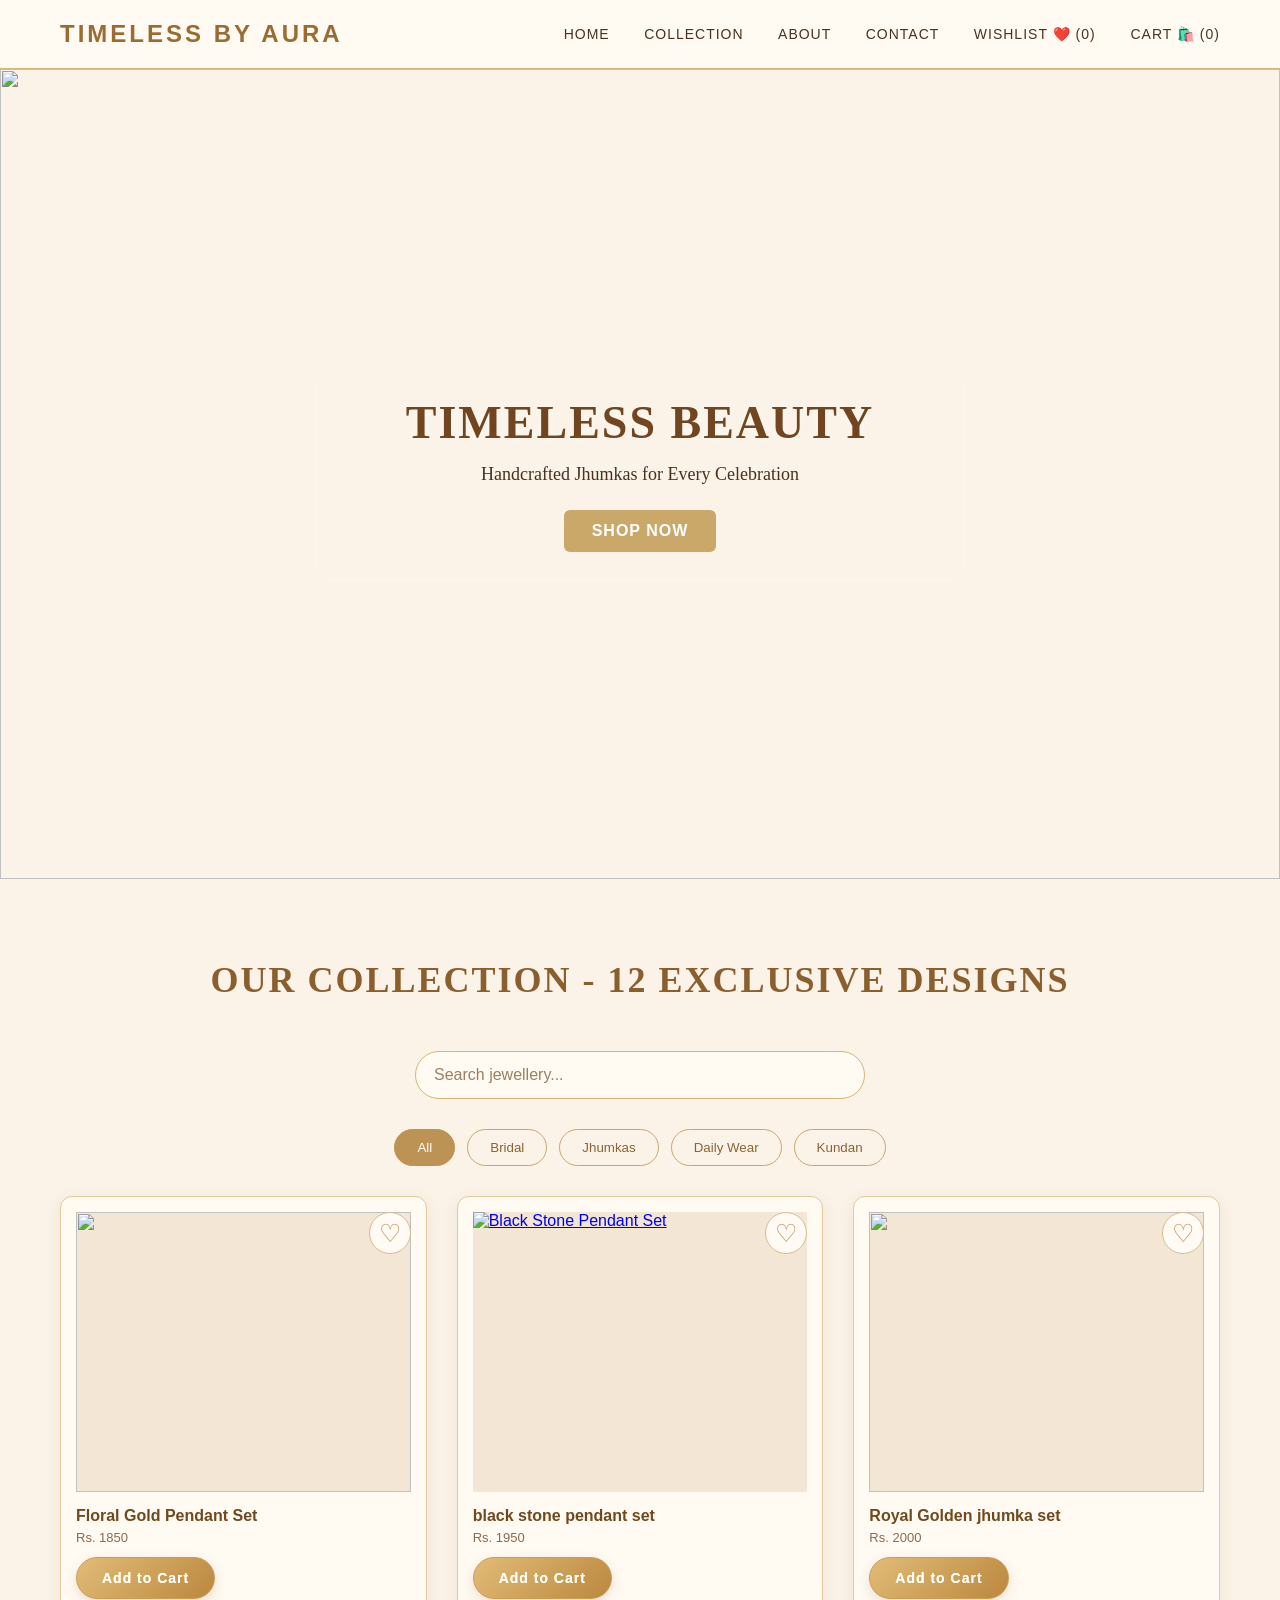
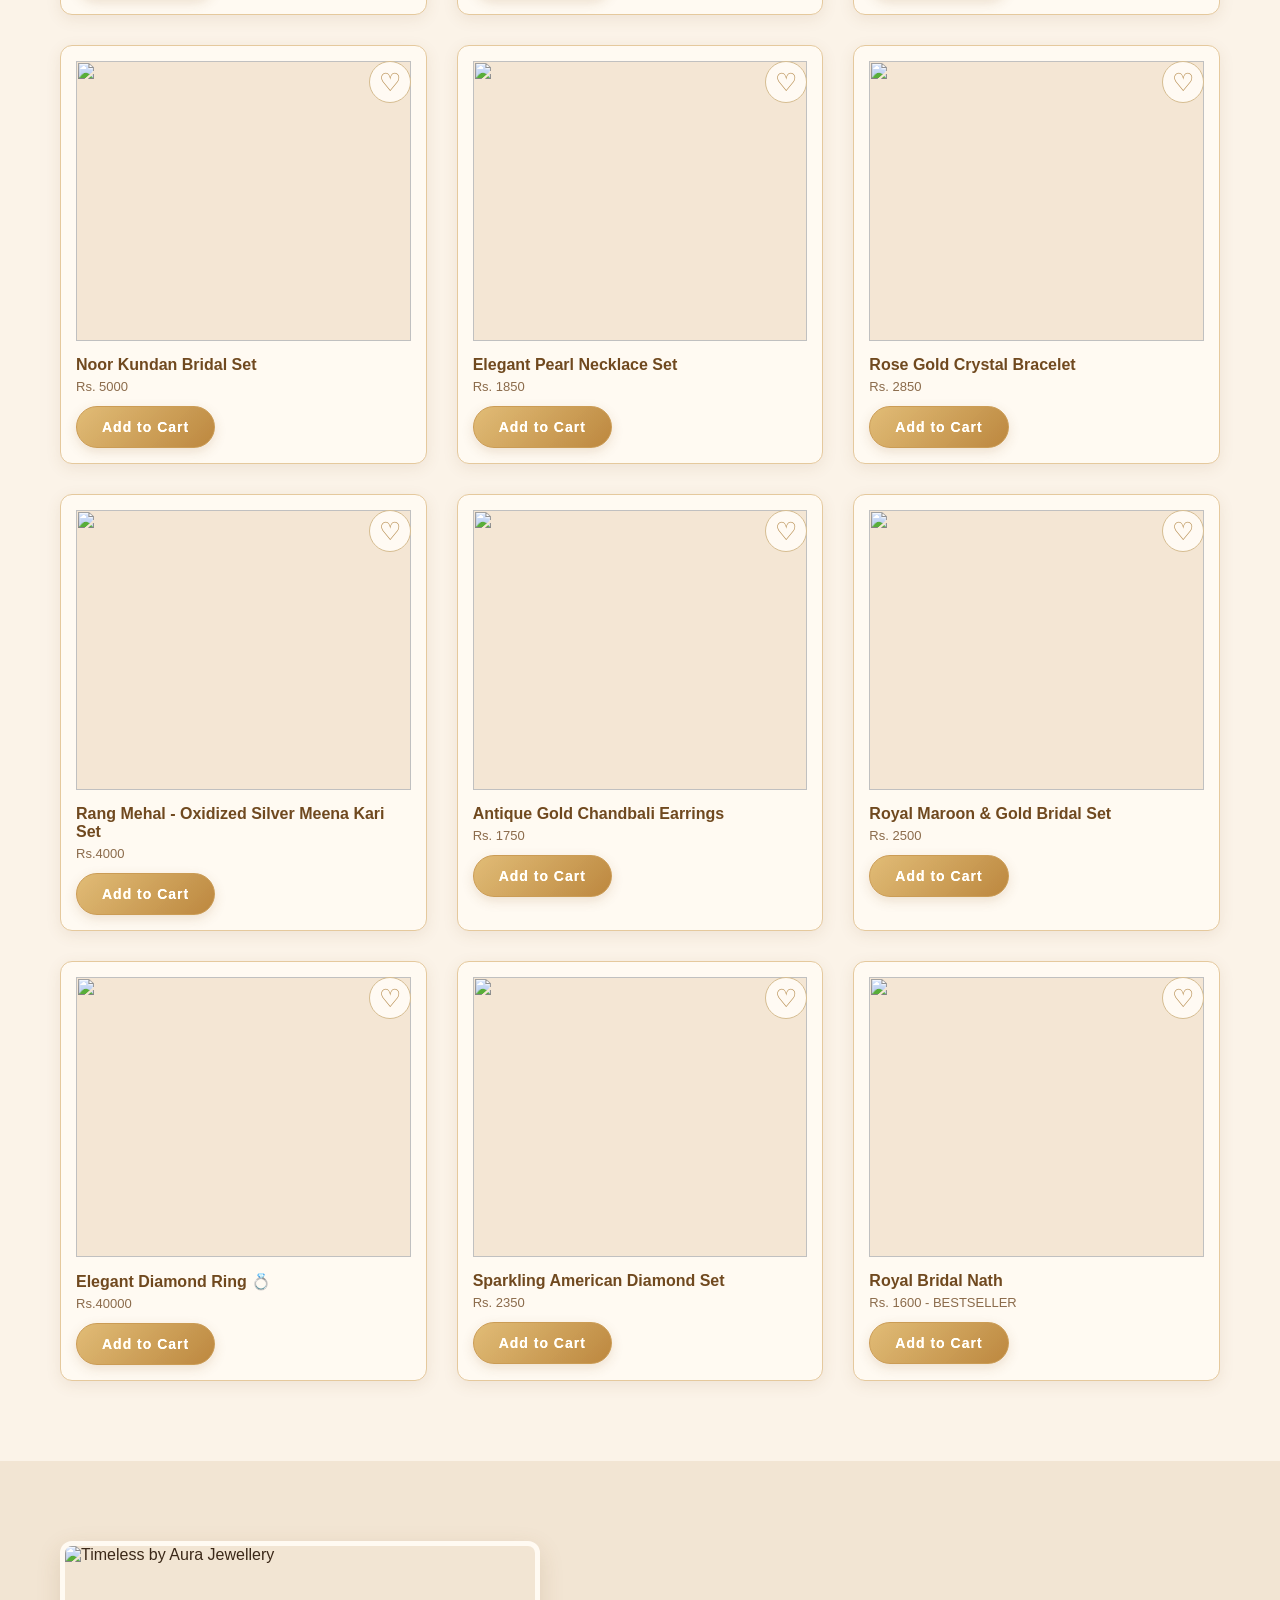
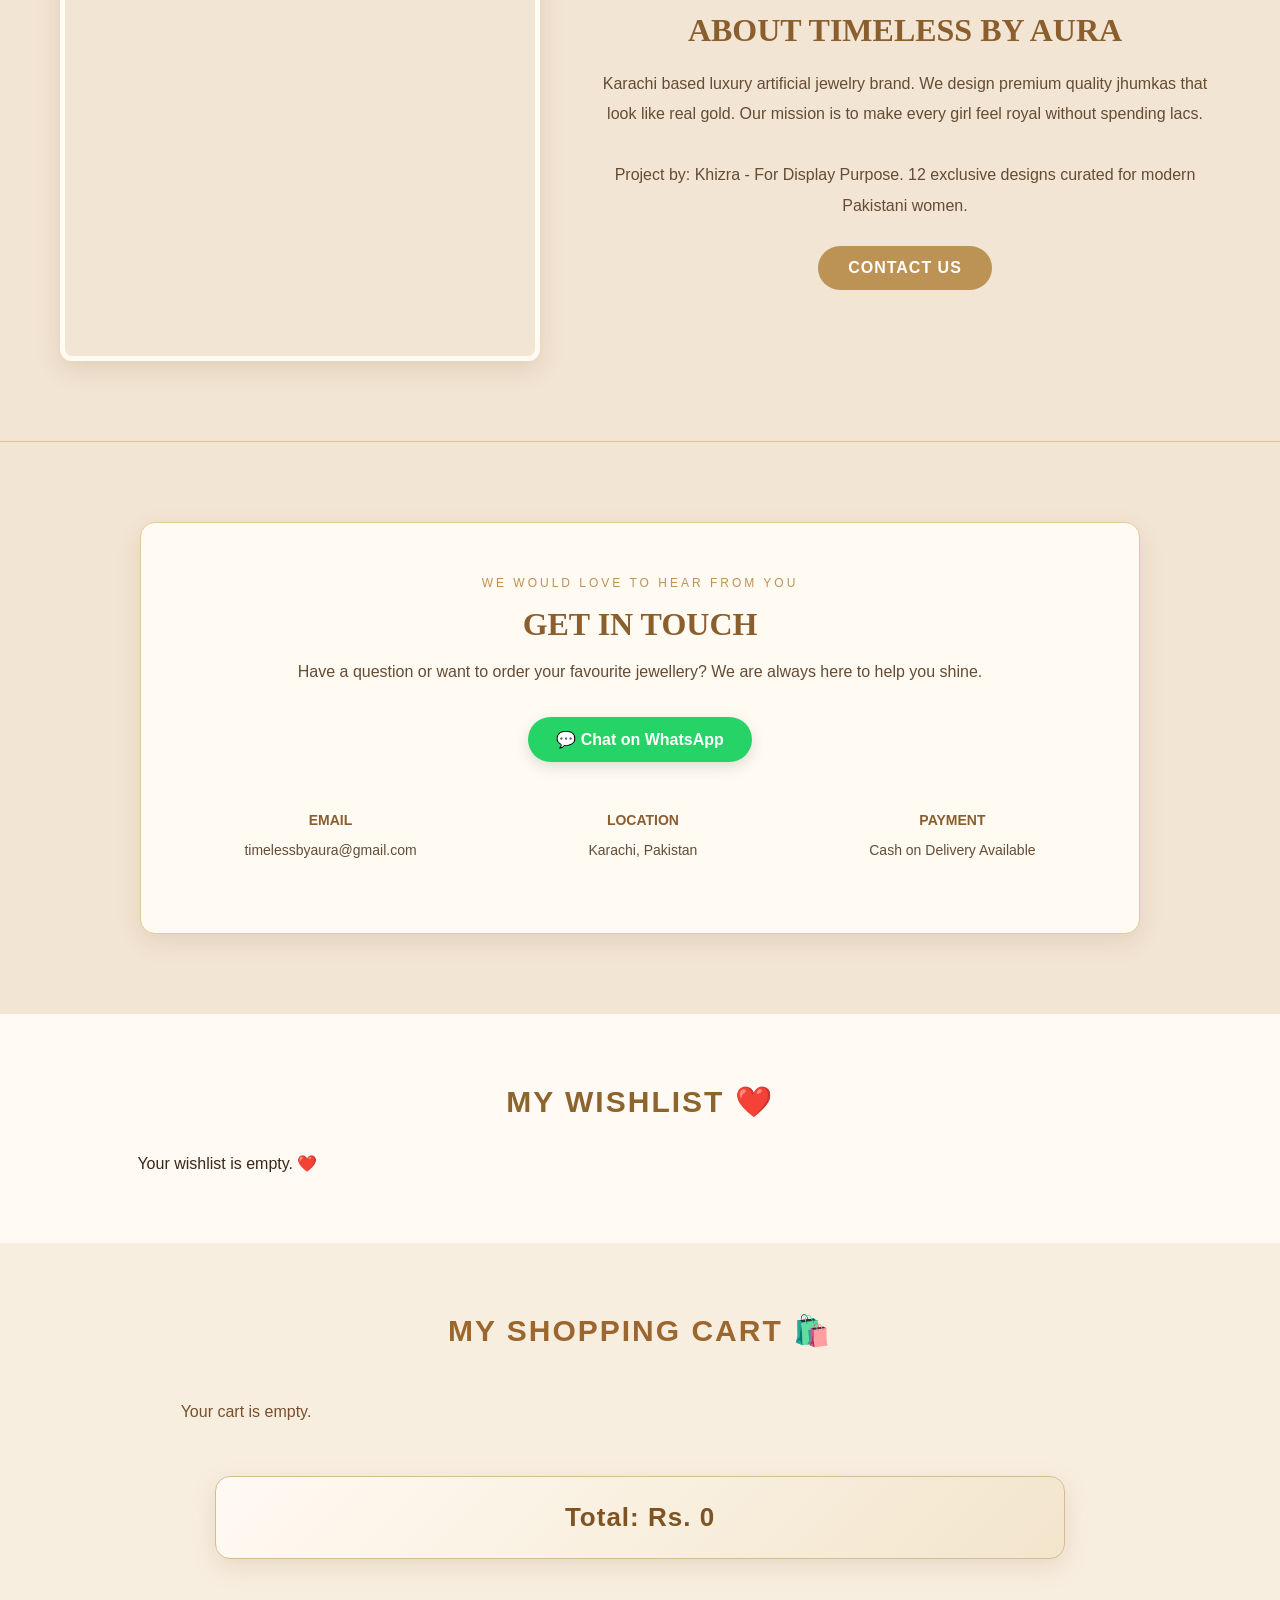
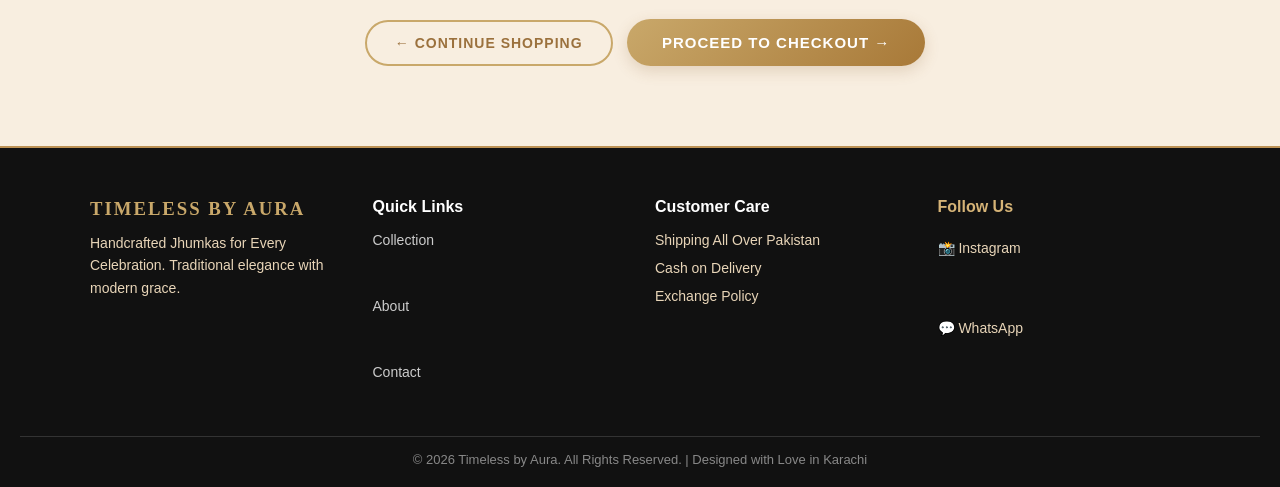
==== index.html @ 830080c6 "Add files via upload" ====
<!DOCTYPE html>
<html lang="en">
<head>
<meta charset="UTF-8">
<meta name="viewport" content="width=device-width, initial-scale=1.0">
<link rel="stylesheet" href="style.css">
</head>
<body>
<header>

    <div class="logo">TIMELESS BY AURA</div>

    <input type="checkbox" id="menu-toggle">

    <label for="menu-toggle" class="menu-icon">
        ☰
    </label>

    <nav>
        <a href="#">HOME</a>
        <a href="#collection">COLLECTION</a>
        <a href="#about">ABOUT</a>
        <a href="#contact">CONTACT</a>

        <a href="#wishlist">
            WISHLIST ❤️ (<span id="wishlist-count">0</span>)
        </a>

        <a href="#cart">
            CART 🛍️ (<span id="cart-count">0</span>)
        </a>
    </nav>

</header>

<section class="hero" style="position:relative; height:90vh; overflow:hidden;">
  <div class="slides">
    <img src="images/new-hero.png" class="slide active">
    <img src="images/slide1.png" class="slide">
    <img src="images/slid2.png" class="slide">
    <img src="images/slide3.png" class="slide">
    <img src="images/slide4.png" class="slide">

  </div>
  <div class="hero-content" style="position:absolute; top:50%; left:50%; transform:translate(-50%,-50%); text-align:center; color:#49311f; background:transparent; padding:30px; border-radius:12px; z-index:2;">
    <h1>TIMELESS BEAUTY</h1>
    <p>Handcrafted Jhumkas for Every Celebration</p>
<a href="#collection" target="_self" class="btn" style="background:#c9a86a; color:white; padding:12px 28px; text-decoration:none; border-radius:6px;">SHOP NOW</a>
  </div>
</section>

<section id="collection" class="collection">
<h2>OUR COLLECTION - 12 EXCLUSIVE DESIGNS</h2>

<div class="product-search">
    <input
        type="text"
        id="productSearch"
        placeholder="Search jewellery..."
    >
</div>

<div class="category-filters">
    <button class="filter-btn active" data-filter="all">All</button>
    <button class="filter-btn" data-filter="bridal">Bridal</button>
    <button class="filter-btn" data-filter="jhumkas">Jhumkas</button>
    <button class="filter-btn" data-filter="daily">Daily Wear</button>
    <button class="filter-btn" data-filter="kundan">Kundan</button>
</div>
<div class="grid">
    <div class="card" data-category="Daily Wear">
    <a href="product1.html">
        <img src="images/img1.jpg" alt="">
    </a>

    <h3>Floral Gold Pendant Set</h3>
    <p>Rs. 1850</p>

    <button class="wishlist-btn" onclick="addToWishlist(this)">
        ♡
    </button>

    <button class="add-to-cart"
        data-name="Floral Gold Pendant Set"
        data-price="1850">
        Add to Cart
    </button>
</div>

<div class="card" data-category="daily"><a href="product2.html"><img src="images/img2.jpg" alt="Black Stone Pendant Set"></a><h3>black stone pendant set</h3><p>Rs. 1950</p><button class="wishlist-btn" onclick="addToWishlist(this)">
    ♡
</button><button class="add-to-cart"
            data-name="black stone pendant set"
            data-price="1950">
            Add to Cart
        </button>
</div>
<div class="card" data-category="Jhumkas"><a href="product3.html"><img src="images/img3.jpg" alt=""></a><h3>Royal Golden jhumka set</h3><p>Rs. 2000</p> <button class="wishlist-btn" onclick="addToWishlist(this)">
    ♡
</button><button class="add-to-cart"
            data-name="Royal Golden jhumka set"
            data-price="2000">
            Add to Cart
        </button></div>
<div class="card"data-category="Kundan"><a href="product4.html"><img src="images/img4.jpg" alt=""></a><h3>Noor Kundan Bridal Set</h3><p>Rs. 5000</p> <button class="wishlist-btn" onclick="addToWishlist(this)">
    ♡
</button> <button class="add-to-cart"
            data-name="Noor Kundan Bridal Set"
            data-price="5000">
            Add to Cart
        </button></div>
<div class="card"data-category="daily"><a href="product5.html"><img src="images/img5.jpg" alt=""></a><h3>Elegant Pearl Necklace Set</h3><p>Rs. 1850</p> <button class="wishlist-btn" onclick="addToWishlist(this)">
    ♡
</button><button class="add-to-cart"
            data-name="Elegant Pearl Necklace Set"
            data-price="1850">
    
            Add to Cart
        </button></div>
<div class="card"data-category="daily"><a href="product6.html"><img src="images/img6.jpg" alt=""></a><h3>Rose Gold Crystal Bracelet</h3><p>Rs. 2850</p><button class="wishlist-btn" onclick="addToWishlist(this)">
    ♡
</button> <button class="add-to-cart"
            data-name="Rose Gold Crystal Set"
            data-price="2850">
            Add to Cart
        </button></div>
<div class="card"data-category="Kundan"><a href="product7.html"><img src="images/img7.jpg" alt=""></a><h3>Rang Mehal - Oxidized Silver Meena Kari Set</h3><p>Rs.4000</p> <button class="wishlist-btn" onclick="addToWishlist(this)">
    ♡
</button><button class="add-to-cart"
            data-name="Rang Mehal - Oxidized Silver Meena Kari Set"
            data-price="4000">
            Add to Cart
        </button></div>
<div class="card"data-category="Jhumkas"><a href="product8.html"><img src="images/img8.jpg" alt=""></a><h3>Antique Gold Chandbali Earrings</h3><p>Rs. 1750</p> 
    <button class="wishlist-btn" onclick="addToWishlist(this)">
    ♡
</button>
 <button class="add-to-cart"
            data-name="Antique Gold Chandbali Earrings"
            data-price="1750">
            Add to Cart
        </button></div>
<div class="card" data-category="bridal"><a href="product9.html"><img src="images/img9.jpg" alt=""></a><h3>Royal Maroon & Gold Bridal Set</h3><p>Rs. 2500</p> <button class="wishlist-btn" onclick="addToWishlist(this)">
    ♡
</button> <button class="add-to-cart"
            data-name="Royal Maroon & Gold Bridal Set"
            data-price="2500">
            Add to Cart
        </button></div>
<div class="card"data-category="daily"><a href="product10.html"><img src="images/img10.jpg" alt=""></a><h3>Elegant Diamond Ring 💍</h3><p>Rs.40000</p><button class="wishlist-btn" onclick="addToWishlist(this)">
    ♡
</button> <button class="add-to-cart"
            data-name="Elegant Diamond Ring"
            data-price="40000">
            Add to Cart
        </button></div>
<div class="card"data-category="Bridal"><a href="product11.html"><img src="images/img11.jpg" alt=""></a><h3>Sparkling American Diamond Set</a></h3><p>Rs. 2350</p><button class="wishlist-btn" onclick="addToWishlist(this)">
    ♡
</button> <button class="add-to-cart"
            data-name="Sparkling American Diamond Set"
            data-price="2350">
            Add to Cart
        </button></div>
<div class="card"data-category="Bridal"><a href="product12.html"><img src="images/img12.jpg" alt=""></a><h3>Royal Bridal Nath</h3><p>Rs. 1600 - BESTSELLER</p> <button class="wishlist-btn" onclick="addToWishlist(this)">
    ♡
</button><button class="add-to-cart"
            data-name="Royal Bridal Nath"
            data-price="1600">
            Add to Cart
        </button></div>
</div>
</section>

<section id="about" class="about">

    <img src="images/img4.jpg" alt="Timeless by Aura Jewellery">

    <div class="about-text">

        <h2>ABOUT TIMELESS BY AURA</h2>

        <p>
            Karachi based luxury artificial jewelry brand.
            We design premium quality jhumkas that look like real gold.
            Our mission is to make every girl feel royal without spending lacs.
            <br><br>
            Project by: Khizra - For Display Purpose.
            12 exclusive designs curated for modern Pakistani women.
        </p>

        <a href="#contact" class="btn">CONTACT US</a>

    </div>

</section>


    
<section id="contact" class="contact">

    <div class="contact-card">

        <span class="contact-subtitle">WE WOULD LOVE TO HEAR FROM YOU</span>

        <h2>GET IN TOUCH</h2>

        <p class="contact-description">
            Have a question or want to order your favourite jewellery?
            We are always here to help you shine.
        </p>

        <a href="https://wa.me/92XXXXXXXXXX?text=Salam%20Timeless%20By%20Aura"
           target="_blank" class="whatsapp-btn">
            💬 Chat on WhatsApp
        </a>

        <div class="contact-details">

            <div class="contact-item">
                <h3>EMAIL</h3>
                <p>timelessbyaura@gmail.com</p>
            </div>

            <div class="contact-item">
                <h3>LOCATION</h3>
                <p>Karachi, Pakistan</p>
            </div>

            <div class="contact-item">
                <h3>PAYMENT</h3>
                <p>Cash on Delivery Available</p>
            </div>

        </div>

    </div>

</section>
<section id="wishlist" class="wishlist-section">

    <h2>MY WISHLIST ❤️</h2>

    <div id="wishlist-items">
        <p>Your favourite jewellery will appear here.</p>
    </div>

</section>

<section id="cart" class="cart-section">
    <h2>MY SHOPPING CART 🛍️</h2>

    <div id="cart-items">
        <p>Your cart is empty.</p>
    </div>

    <h3>Total: Rs. <span id="cart-total">0</span></h3>

    <button class="continue-shopping-btn" onclick="window.location.href='#collection'">
    ← CONTINUE SHOPPING
</button>

    <button class="checkout-btn" onclick="goToCheckout()">
    PROCEED TO CHECKOUT →
</button>
</section>

<footer style="background:#111; color:#ccc; padding:50px 20px 20px 20px; margin-top:0;">

<div class="footer-grid" style="max-width:1100px; margin:auto; display:grid; grid-template-columns: repeat(4, 1fr); gap:30px;">

    <div>
      <h3 style="color:#c9a86a; letter-spacing:2px; margin:0;">TIMELESS BY AURA</h3>
      <p style="font-size:14px; line-height:1.6; margin-top:12px;">Handcrafted Jhumkas for Every Celebration. Traditional elegance with modern grace.</p>
    </div>
    <div>
      <h4 style="color:#fff; margin:0;">Quick Links</h4>
      <p style="line-height:2; margin-top:10px;"><a href="#collection" style="color:#ccc; text-decoration:none;">Collection</a><br><a href="#about" style="color:#ccc; text-decoration:none;">About</a><br><a href="#contact" style="color:#ccc; text-decoration:none;">Contact</a></p>
    </div>
    <div>
      <h4 style="color:#fff; margin:0;">Customer Care</h4>
      <p style="font-size:14px; line-height:2; margin-top:10px;">Shipping All Over Pakistan<br>Cash on Delivery<br>Exchange Policy</p>
    </div>
    
<div>
    <h4 style="color:#d6b477; margin:0;">Follow Us</h4>

    <p style="font-size:14px; margin-top:15px; line-height:2.5;">

        <a href="https://www.instagram.com/timeless_by_aura/"
           target="_blank"
           style="color:#e8d5b8; text-decoration:none;">
           📸 Instagram
        </a>

        <br>

        <a href="https://wa.me/9231123412242"
           target="_blank"
           style="color:#e8d5b8; text-decoration:none;">
           💬 WhatsApp
        </a>

    </p>
</div>

</div>
  <div style="border-top:1px solid #333; margin-top:40px; padding-top:15px; text-align:center; font-size:13px; color:#888;">
    © 2026 Timeless by Aura. All Rights Reserved. | Designed with Love in Karachi
  </div>
</footer>
<script>
let slides = document.querySelectorAll('.slide');
let current = 0;
setInterval(() => {
  slides[current].classList.remove('active');
  current = (current + 1) % slides.length;
  slides[current].classList.add('active');
}, 3000);
</script>

<script>
const searchInput = document.getElementById("productSearch");
const searchProductCards = document.querySelectorAll(".collection .card");

if (searchInput) {
    searchInput.addEventListener("input", function () {
        const searchText = this.value.toLowerCase().trim();

        searchProductCards.forEach(function (card) {
            const productName = card.textContent.toLowerCase();

            card.style.display = productName.includes(searchText)
                ? ""
                : "none";
        });
    });
}
</script>
<div id="cart-overlay" class="cart-overlay" onclick="closeCartPopup()">
    <div id="cart-popup" class="cart-popup" onclick="event.stopPropagation()">
        <div class="popup-icon">✓</div>
        <h3>Added Successfully!</h3>
        <p>Your jewellery has been added to your shopping bag.</p>
        <button onclick="closeCartPopup()">CONTINUE SHOPPING</button>
    </div>
</div>

<script src="script.js"></script>
</body>
</html>
---- style.css ----
*{margin:0;padding:0;box-sizing:border-box;font-family:'Poppins',sans-serif}
body{background:#0a0a0a;color:#fff}
header {
    display: flex;
    justify-content: space-between;
    align-items: center;
    padding: 20px 60px;
    background: rgba(0, 0, 0, 0.96);
    position: sticky;
    top: 0;
    z-index: 1000;
    border-bottom: 1px solid #d4af37;
}

.logo {
    font-size: 24px;
    letter-spacing: 3px;
    color: #d4af37;
    font-weight: 700;
}

nav a {
    color: #fff;
    margin-left: 25px;
    text-decoration: none;
    font-size: 13px;
    letter-spacing: 1px;
    transition: 0.3s;
}

nav a:hover {
    color: #d4af37;
}
.logo{font-size:24px;letter-spacing:3px;color:#d4af37;font-weight:700}
nav a{color:#fff;margin-left:30px;text-decoration:none;font-size:14px;letter-spacing:1px}
nav a:hover{color:#d4af37}
.hero {
    height: 85vh;
    min-height: 500px;
    position: relative;
    overflow: hidden;
    display: flex;
    align-items: center;
    justify-content: center;
    text-align: center;
}

.hero-content {
    position: absolute;
    z-index: 2;
    max-width: 650px;
    width: 90%;
    padding: 40px 25px;
    background: rgba(0, 0, 0, 0.55);
    border: 1px solid rgba(212, 175, 55, 0.5);
    border-radius: 12px;
    backdrop-filter: blur(5px);
}

.hero h1 {
    font-size: 55px;
    color: #d4af37;
    letter-spacing: 4px;
}

.hero p {
    margin-top: 15px;
    font-size: 17px;
    color: #eee;
}

.hero .btn {
    display: inline-block;
    margin-top: 25px;
    padding: 14px 32px;
    background: #d4af37;
    color: #000;
    text-decoration: none;
    font-weight: bold;
    transition: 0.3s;
}

.hero .btn:hover {
    background: #fff;
    transform: translateY(-3px);
}
.btn{margin-top:25px;display:inline-block;padding:12px 30px;background:#d4af37;color:#000;text-decoration:none;font-weight:600;letter-spacing:1px}
.collection{padding:80px 60px}
.collection h2{text-align:center;font-size:36px;color:#d4af37;margin-bottom:50px;letter-spacing:2px}
.grid{display:grid;grid-template-columns:repeat(3,1fr);gap:30px}
.card{background:hsl(0, 9%, 85%);border:1px solid #222;padding:15px;transition:0.3s}
.card:hover{border-color:#d4af37;transform:translateY(-5px)}

.card img {
    width: 100%;
    height: 280px;
    object-fit: contain;
    background: hsl(0, 32%, 71%);
    display: block;
}

.card h3{margin-top:15px;font-size:16px;color:#d4af37}
.card p{font-size:13px;color:#aaa;margin-top:5px}
.about{padding:80px 60px;background:#111;display:flex;gap:50px;align-items:center}
.about img{width:50%;height:450px;object-fit:cover}
.about-text h2{font-size:32px;color:#d4af37;margin-bottom:20px}
.about-text p{color:#ccc;line-height:1.8}
.contact{padding:80px 60px;text-align:center}
.contact h2{font-size:32px;color:#d4af37;margin-bottom:20px}
.contact p{color:#aaa}

footer {
    background: #3b2818;
    padding: 55px 60px;
    display: flex;
    justify-content: space-between;
    flex-wrap: wrap;
    gap: 30px;
    border-top: 2px solid #bd9255;
}

footer p {
    color: #e8d5b8;
    font-size: 14px;
    line-height: 1.8;
}

footer h3 {
    color: #d6b477;
    margin-bottom: 18px;
    font-family: Georgia, serif;
}

footer a {
    color: #e8d5b8;
    text-decoration: none;
    display: block;
    margin-bottom: 10px;
    transition: 0.3s;
}

footer a:hover {
    color: #d6b477;
    padding-left: 5px;
}

@media (max-width: 768px) {
    footer {
        padding: 35px 20px;
        flex-direction: column;
        text-align: center;
    }
}

@media(max-width:900px){.grid{grid-template-columns:repeat(2,1fr)}.about{flex-direction:column}header{padding:15px 20px}.about img{width:100%}}
@media (max-width: 600px) {
    .hero {
        min-height: 450px;
        height: 70vh;
    }

    .hero h1 {
        font-size: 30px;
        letter-spacing: 2px;
    }

    .hero-content {
        padding: 25px 15px;
    }

    .hero p {
        font-size: 14px;
    }

    .logo {
        font-size: 19px;
    }
}
.slides{position:absolute; top:0; left:0; width:100%; height:100%;}
.slide{
  position:absolute; top:0; left:0; width:100%; height:100%;
  object-fit:cover; opacity:0; transition: opacity 1.5s ease-in-out;
}
.slide.active{opacity:1;}
/* MOBILE RESPONSIVE DESIGN */

@media (max-width: 600px) {

    header {
        flex-direction: column;
        padding: 15px;
        gap: 15px;
    }

    nav {
        display: flex;
        flex-wrap: wrap;
        justify-content: center;
        gap: 15px;
    }

    nav a {
        margin: 0;
        font-size: 12px;
    }

    .hero h1 {
        font-size: 32px;
    }

    .hero p {
        font-size: 14px;
    }

    .collection {
        padding: 40px 15px;
    }

    .collection h2 {
        font-size: 24px;
    }

    .grid {
        grid-template-columns: 1fr;
        gap: 20px;
    }

    .about {
        flex-direction: column;
        padding: 40px 20px;
    }

    .about img {
        width: 100%;
        height: auto;
    }

    .contact {
        padding: 40px 15px;
    }

    footer {
        padding: 30px 20px;
    }
}

/* PRODUCT CARD HOVER ANIMATION */

.card {
    overflow: hidden;
    border-radius: 10px;
    transition: transform 0.4s ease, box-shadow 0.4s ease;
    cursor: pointer;
}

.card:hover {
    transform: translateY(-10px);
    box-shadow: 0 12px 25px rgba(201, 168, 106, 0.25);
}

.card img {
    width: 100%;
    transition: transform 0.5s ease;
}

.card:hover img {
    transform: scale(1.08);
}

.card h3 {
    transition: color 0.3s ease;
}

.card:hover h3 {
    color: #c9a86a;
}

/* PRODUCT SEARCH BAR */

.product-search {
    text-align: center;
    margin: 25px auto 30px;
    padding: 0 15px;
}

.product-search input {
    width: 100%;
    max-width: 450px;
    padding: 14px 18px;
    border: 1px solid #c9a86a;
    border-radius: 30px;
    background: #181818;
    color: white;
    font-size: 16px;
    outline: none;
}

.product-search input:focus {
    box-shadow: 0 0 12px rgba(201, 168, 106, 0.4);
}

.product-search input::placeholder {
    color: #bbb;
}

/* CATEGORY FILTER BUTTONS */

.category-filters {
    display: flex;
    justify-content: center;
    flex-wrap: wrap;
    gap: 12px;
    margin: 20px auto 30px;
    padding: 0 10px;
}

.filter-btn {
    padding: 10px 22px;
    border: 1px solid #c9a86a;
    border-radius: 25px;
    background: transparent;
    color: #c9a86a;
    cursor: pointer;
    transition: 0.3s;
}

.filter-btn:hover,
.filter-btn.active {
    background: #c9a86a;
    color: white;
}
/* CREAM & CHAMPAGNE GOLD THEME */

body {
    background: #fbf3e8;
    color: #3b2818;
}

header {
    background: rgba(255, 250, 242, 0.97);
    border-bottom: 1px solid #d6b477;
}

.logo {
    color: #9b6b32;
}

nav a {
    color: #49331f;
}

nav a:hover {
    color: #bd8b45;
}
/* LUXURY COLLECTION DESIGN */

.collection {
    background: #fbf3e8;
}

.collection h2 {
    color: #8b5e2e;
    font-family: Georgia, serif;
}

.card {
    background: #fffaf2;
    border: 1px solid #e5c99d;
    border-radius: 12px;
    box-shadow: 0 4px 15px rgba(130, 91, 45, 0.10);
}

.card h3 {
    color: #70491f;
}

.card p {
    color: #8b6b4b;
}

.card img {
    background: #f4e6d4;
}
/* LUXURY SEARCH BAR */

.product-search input {
    background: #fffaf2;
    color: #49331f;
    border: 1px solid #d6b477;
}

.product-search input::placeholder {
    color: #9b8063;
}

.product-search input:focus {
    box-shadow: 0 0 12px rgba(190, 145, 75, 0.25);
}

/* LUXURY CATEGORY BUTTONS */

.filter-btn {
    background: transparent;
    color: #8b6335;
    border: 1px solid #c9a66f;
}

.filter-btn:hover,
.filter-btn.active {
    background: #bd9255;
    color: white;
    border-color: #bd9255;
}
/* LUXURY ABOUT SECTION */

.about {
    background: #f2e5d3;
    padding: 80px 60px;
}

.about img {
    border: 5px solid #fffaf2;
    border-radius: 12px;
    box-shadow: 0 8px 25px rgba(120, 80, 35, 0.15);
}

.about-text h2 {
    color: #8b5e2e;
    font-family: Georgia, serif;
}

.about-text p {
    color: #654c34;
    line-height: 1.9;
}

.about-text .btn {
    background: #bd9255;
    color: white;
    border-radius: 30px;
    padding: 13px 30px;
    transition: 0.3s;
}

.about-text .btn:hover {
    background: #8b6335;
    transform: translateY(-3px);
}
/* LUXURY CONTACT SECTION */
.contact {
    text-align: center;
    padding: 70px 20px !important;
}

.contact h2 {
    color: #8b5e2e;
    font-family: Georgia, serif;
    margin-bottom: 15px;
}

.contact p {
    color: #654c34;
    line-height: 1.8;
    margin-bottom: 20px;
}

.contact a {
    display: inline-block;
    margin: 10px;
}
/* LUXURY HERO TEXT */
.hero-content h1 {
    font-family: Georgia, serif;
    color: #70451f;
    font-size: 48px;
    letter-spacing: 2px;
    text-shadow: 1px 1px 8px rgba(255,255,255,0.5);
}

.hero-content p {
    color: #49311f;
    font-size: 18px;
    font-family: Georgia, serif;
    margin-top: 15px;
}

.hero-content .btn {
    background: #bd9255;
    color: white;
    border-radius: 30px;
    padding: 14px 32px;
}
.hero-content {
    background: transparent !important;
    border: none !important;
    box-shadow: none !important;
}

.hero-content h1 {
    font-size: 46px;
    color: #70451f;
}

.hero-content p {
    color: #49311f;
}
/* FINAL ABOUT SECTION DESIGN */
.about {
    display: flex;
    align-items: center;
    justify-content: space-between;
    gap: 50px;
    padding: 80px 60px;
}

.about img {
    width: 42%;
    max-width: 480px;
    height: 420px;
    object-fit: cover;
}

.about-text {
    flex: 1;
    text-align: center;
}

.about-text h2 {
    font-size: 32px;
    margin-bottom: 20px;
}

.about-text p {
    font-size: 16px;
    line-height: 1.9;
}

/* LUXURY CONTACT SECTION */
.contact {
    border-top: 1px solid #dfc49b;
    padding: 80px 20px !important;
}

.contact h2 {
    color: #8b5e2e;
    font-family: Georgia, serif;
    font-size: 32px;
    margin-bottom: 15px;
}

.contact p {
    line-height: 1.8;
    font-size: 16px;
}

.contact a {
    box-shadow: 0 5px 15px rgba(0, 0, 0, 0.12);
    transition: 0.3s ease;
}

.contact a:hover {
    transform: translateY(-4px);
    box-shadow: 0 8px 20px rgba(0, 0, 0, 0.18);
}
/* CONTACT SECTION */
.contact {
    padding: 80px 20px;
    background: #f2e5d3;
}

.contact-card {
    max-width: 1000px;
    margin: auto;
    padding: 50px 30px;
    text-align: center;
    background: #fffaf2;
    border: 1px solid #e5c99d;
    border-radius: 15px;
    box-shadow: 0 8px 25px rgba(120, 80, 35, 0.12);
}

.contact-subtitle {
    color: #bd9255;
    letter-spacing: 3px;
    font-size: 12px;
}

.contact-card h2 {
    color: #8b5e2e;
    font-family: Georgia, serif;
    font-size: 32px;
    margin: 15px 0;
}

.contact-description {
    color: #654c34;
    line-height: 1.8;
    margin-bottom: 25px;
}

.whatsapp-btn {
    display: inline-block;
    background: #25D366;
    color: white;
    padding: 13px 28px;
    border-radius: 30px;
    text-decoration: none;
    font-weight: bold;
    transition: 0.3s;
}

.whatsapp-btn:hover {
    background: #1da851;
    transform: translateY(-3px);
}

.contact-details {
    display: flex;
    justify-content: space-around;
    gap: 25px;
    margin-top: 40px;
    flex-wrap: wrap;
}

.contact-item h3 {
    color: #8b5e2e;
    font-size: 14px;
    margin-bottom: 10px;
}

.contact-item p {
    color: #654c34;
    font-size: 14px;
}
#contact {
    display: block !important;
    position: relative;
    z-index: 10;
    scroll-margin-top: 100px;
}

/* MOBILE RESPONSIVE DESIGN */
@media (max-width: 768px) {

    header {
        padding: 15px 20px;
        flex-wrap: wrap;
    }

    nav {
        display: flex;
        flex-wrap: wrap;
        justify-content: center;
        gap: 12px;
    }

    .hero-content h1 {
        font-size: 30px;
    }

    .hero-content p {
        font-size: 14px;
    }

    .about {
        flex-direction: column;
        padding: 45px 20px;
        gap: 25px;
    }

    .about img {
        width: 100%;
        height: 300px;
    }

    .about-text h2 {
        font-size: 25px;
    }

    .collection {
        padding: 40px 15px;
    }

    .contact {
        padding: 40px 15px !important;
    }

    footer {
        padding: 35px 20px;
        text-align: center;
    }
}

/* ALL PRODUCT PAGES IMAGE SIZE */

#mainImg {
    width: 100%;
    max-width: 450px;
    height: 450px;
    object-fit: contain;
    background: #fff;
    border-radius: 12px;
    display: block;
}

.thumbs img {
    width: 70px;
    height: 70px;
    object-fit: cover;
}
a:visited {
    color: inherit;
}

/* SHOPPING CART */

.cart-section {
    padding: 60px 20px;
    background: #f8eee0;
    text-align: center;
    min-height: 300px;
}

.cart-section h2 {
    color: #9b672e;
    font-size: 28px;
    margin-bottom: 30px;
    letter-spacing: 2px;
}

#cart-items {
    max-width: 800px;
    margin: auto;
}

#cart-items p {
    color: #76502d;
    padding: 20px;
}

.cart-section h3 {
    color: #8b5e2b;
    margin-top: 25px;
    font-size: 22px;
}

/* PROFESSIONAL SHOPPING CART */

.cart-section {
    padding: 70px 20px;
    background: #f8eee0;
    text-align: center;
    scroll-margin-top: 100px;
}

.cart-section h2 {
    color: #9b672e;
    font-size: 30px;
    letter-spacing: 2px;
    margin-bottom: 35px;
}


#cart-items {
    display: grid;
    grid-template-columns: repeat(3, minmax(0, 1fr));
    gap: 22px;
    max-width: 1200px;
    margin: 25px auto;
    padding: 0 20px;
}

.cart-item {
    width: 100%;
    max-width: none;
    margin: 0;
    padding: 25px;
    box-sizing: border-box;
    background: #fffaf3;
    border: 1px solid #e5cfaa;
    border-radius: 12px;
    box-shadow: 0 5px 18px rgba(100, 65, 25, 0.08);
    text-align: left;
    transition: 0.3s;
}

@media (max-width: 800px) {
    #cart-items {
        grid-template-columns: repeat(2, minmax(0, 1fr));
    }
}

@media (max-width: 550px) {
    #cart-items {
        grid-template-columns: 1fr;
    }
}

.cart-item:hover {
    transform: translateY(-3px);
    box-shadow: 0 8px 22px rgba(100, 65, 25, 0.13);
}

.cart-item h3 {
    color: #805323;
    font-size: 20px;
    margin-bottom: 12px;
}

.cart-item p {
    color: #76502d;
    margin: 10px 0;
}

.cart-item button {
    background: linear-gradient(135deg, #c9a86a, #a87938);
    color: white;
    border: none;
    padding: 10px 17px;
    margin: 8px 5px 0 0;
    border-radius: 8px;
    cursor: pointer;
    font-size: 14px;
    font-weight: 600;
    transition: all 0.3s ease;
}

.cart-item button:hover {
    background: linear-gradient(135deg, #8b5e2b, #70451f);
    transform: translateY(-2px);
    box-shadow: 0 5px 12px rgba(139, 94, 43, 0.25);
}

.cart-item button:active {
    transform: scale(0.95);
}


.cart-section > h3 {
    max-width: 850px;
    margin: 35px auto;
    padding: 25px;
    background: linear-gradient(135deg, #fffaf3, #f3e5cc);
    border: 1px solid #d6bd91;
    border-radius: 15px;
    color: #805323;
    font-size: 26px;
    font-weight: 700;
    text-align: center;
    box-shadow: 0 8px 25px rgba(139, 94, 43, 0.15);
    letter-spacing: 1px;
}


@media (max-width: 600px) {
    .cart-section h2 {
        font-size: 23px;
    }

    .cart-item {
        padding: 18px;
    }

    .cart-item h3 {
        font-size: 17px;
    }
}

/* PROFESSIONAL ADD TO CART BUTTON */

.add-to-cart {
    background: linear-gradient(135deg, #c9a86a, #a87938);
    color: #ffffff;
    border: 1px solid #b58b4c;
    padding: 12px 25px;
    border-radius: 30px;
    font-size: 14px;
    font-weight: 600;
    letter-spacing: 1px;
    cursor: pointer;
    margin-top: 12px;
    box-shadow: 0 4px 12px rgba(139, 94, 43, 0.18);
    transition: all 0.3s ease;
    filter: brightness(1.12);
}

.add-to-cart:hover {
    background: linear-gradient(135deg, #9b672e, #70451f);
    transform: translateY(-4px);
    box-shadow: 0 7px 18px rgba(139, 94, 43, 0.3);
}

.add-to-cart:active {
    transform: scale(0.96);
}

.add-to-cart:focus-visible {
    outline: 2px solid #805323;
    outline-offset: 4px;
}

@media (max-width: 600px) {
    .add-to-cart {
        padding: 11px 20px;
        font-size: 13px;
    }
}

/* CHECKOUT BUTTON */

.checkout-btn {
    background: linear-gradient(135deg, #c9a86a, #a87938);
    color: white;
    border: none;
    padding: 15px 35px;
    margin-top: 25px;
    border-radius: 30px;
    font-size: 15px;
    font-weight: 600;
    letter-spacing: 1px;
    cursor: pointer;
    transition: 0.3s;
    box-shadow: 0 5px 15px rgba(139, 94, 43, 0.2);
}

.checkout-btn:hover {
    background: #805323;
    transform: translateY(-3px);
}

/* LUXURY CHECKOUT PAGE */

.checkout-section {
    min-height: 100vh;
    padding: 60px 20px;
    background: #f8eee0;
    text-align: center;
}

.checkout-section h1 {
    color: #9b672e;
    font-size: 32px;
    letter-spacing: 2px;
    margin-bottom: 12px;
}

.checkout-subtitle {
    color: #76502d;
    margin-bottom: 40px;
}

.checkout-container {
    max-width: 1050px;
    margin: auto;
    display: grid;
    grid-template-columns: 1.3fr 0.7fr;
    gap: 30px;
    text-align: left;
}

.checkout-form,
.checkout-summary {
    background: #fffaf3;
    padding: 30px;
    border: 1px solid #e5cfaa;
    border-radius: 14px;
    box-shadow: 0 8px 25px rgba(100, 65, 25, 0.08);
}

.checkout-form h2,
.checkout-summary h2 {
    color: #8b5e2b;
    margin-bottom: 25px;
}

.checkout-form label {
    display: block;
    color: #76502d;
    margin: 16px 0 8px;
    font-weight: 600;
}

.checkout-form input,
.checkout-form textarea,
.checkout-form select {
    width: 100%;
    padding: 13px;
    border: 1px solid #dfcba9;
    border-radius: 7px;
    background: #fff;
    font-size: 14px;
    outline: none;
    font-family: inherit;
}

.checkout-form input:focus,
.checkout-form textarea:focus,
.checkout-form select:focus {
    border-color: #b58b4c;
    box-shadow: 0 0 6px rgba(181, 139, 76, 0.2);
}

.place-order-btn {
    width: 100%;
    padding: 15px;
    margin-top: 25px;
    background: linear-gradient(135deg, #c9a86a, #a87938);
    color: white;
    border: none;
    border-radius: 30px;
    font-size: 15px;
    font-weight: bold;
    letter-spacing: 1px;
    cursor: pointer;
    transition: 0.3s;
}

.place-order-btn:hover {
    background: #805323;
    transform: translateY(-3px);
}

.checkout-summary {
    height: fit-content;
}

.checkout-summary h3 {
    color: #8b5e2b;
    border-top: 1px solid #e5cfaa;
    padding-top: 20px;
    margin-top: 25px;
}

@media (max-width: 750px) {
    .checkout-container {
        grid-template-columns: 1fr;
    }

    .checkout-section h1 {
        font-size: 25px;
    }

    .checkout-form,
    .checkout-summary {
        padding: 22px;
    }
}
.checkout-item {
    padding: 18px 0;
    border-bottom: 1px solid #e5cfaa;
}

.checkout-item h3 {
    color: #805323;
    font-size: 17px;
    margin-bottom: 10px;
}

.checkout-item p {
    color: #76502d;
    font-size: 14px;
    margin: 7px 0;
}

.checkout-item p:last-child {
    font-weight: bold;
    color: #9b672e;
}
.continue-shopping {
    display: block;
    text-align: center;
    margin-top: 20px;
    padding: 13px;
    border: 1px solid #b58b4c;
    border-radius: 30px;
    color: #8b5e2b;
    text-decoration: none;
    font-size: 14px;
    font-weight: 600;
    letter-spacing: 1px;
    transition: 0.3s;
}

.continue-shopping:hover {
    background: #8b5e2b;
    color: white;
}
.confirmation-section {
    min-height: 80vh;
    background: #f8eee0;
    display: flex;
    justify-content: center;
    align-items: center;
    padding: 50px 20px;
    text-align: center;
}

.confirmation-card {
    max-width: 650px;
    width: 100%;
    background: #fffaf3;
    padding: 50px 30px;
    border: 1px solid #e5cfaa;
    border-radius: 15px;
    box-shadow: 0 8px 25px rgba(100,65,25,.10);
}

.success-icon {
    width: 75px;
    height: 75px;
    background: #c9a86a;
    color: white;
    border-radius: 50%;
    display: flex;
    justify-content: center;
    align-items: center;
    font-size: 40px;
    margin: 0 auto 25px;
}

.confirmation-card h1 {
    color: #9b672e;
    font-size: 35px;
    margin-bottom: 15px;
}

.confirmation-card h2 {
    color: #805323;
    font-size: 21px;
    margin-bottom: 15px;
}

.confirmation-card p {
    color: #76502d;
    line-height: 1.8;
    margin-bottom: 25px;
}

@media(max-width:600px) {
    .confirmation-card {
        padding: 35px 20px;
    }

    .confirmation-card h1 {
        font-size: 28px;
    }
}
.wishlist-btn {
    background: #fffaf3;
    color: #b58b4c;
    border: 1px solid #d6bd91;
    width: 38px;
    height: 38px;
    border-radius: 50%;
    font-size: 25px;
    cursor: pointer;
    transition: 0.3s ease;
    margin: 10px 0;
}

.wishlist-btn:hover {
    background: #b58b4c;
    color: white;
    transform: scale(1.1);
}
.card {
    position: relative;
}

.wishlist-btn {
    position: absolute;
    top: 15px;
    right: 15px;
    z-index: 5;
    width: 42px;
    height: 42px;
    background: #fffaf3;
    color: #b58b4c;
    border: 1px solid #d6bd91;
    border-radius: 50%;
    font-size: 25px;
    cursor: pointer;
    display: flex;
    align-items: center;
    justify-content: center;
    transition: 0.3s;
    margin: 0;
}

.wishlist-btn:hover {
    background: #b58b4c;
    color: white;
    transform: scale(1.1);
}
.wishlist-btn.active {
    background: #b58b4c;
    color: white;
}
/* WISHLIST SECTION */

.wishlist-section {
    padding: 70px 8%;
    background: #fffaf3;
    text-align: center;
}

.wishlist-section h2 {
    font-size: 30px;
    color: #8b642e;
    margin-bottom: 35px;
    letter-spacing: 2px;
}

#wishlist-items {
    display: grid;
    grid-template-columns: repeat(4, 1fr);
    gap: 25px;
    margin-top: 25px;
}

.wishlist-item {
    min-width: 0;
}

.wishlist-item img {
    width: 100%;
    height: 230px;
    object-fit: cover;
}

/* TABLET */
@media (max-width: 900px) {
    #wishlist-items {
        grid-template-columns: repeat(2, 1fr);
    }
}

/* MOBILE */
@media (max-width: 550px) {
    #wishlist-items {
        grid-template-columns: 1fr;
    }
}

.wishlist-item {
    background: white;
    padding: 15px;
    border-radius: 12px;
    box-shadow: 0 5px 20px rgba(0,0,0,0.08);
    transition: 0.3s;
}

.wishlist-item:hover {
    transform: translateY(-6px);
}

.wishlist-item img {
    width: 100%;
    height: 230px;
    object-fit: cover;
    border-radius: 8px;
}

.wishlist-item h3 {
    margin: 15px 0 8px;
    color: #5b4630;
}

.wishlist-item p {
    color: #a77b3f;
    font-weight: bold;
}
.wishlist-item button {
    background: #b58b4c;
    color: white;
    border: none;
    padding: 11px 22px;
    border-radius: 25px;
    cursor: pointer;
    font-weight: bold;
    margin-top: 12px;
    transition: 0.3s;
}

.wishlist-item button:hover {
    background: #8b642e;
    transform: scale(1.05);
}
.view-product-btn {
    display: inline-block;
    background: #292019;
    color: white;
    text-decoration: none;
    padding: 11px 22px;
    border-radius: 25px;
    margin: 10px 5px;
    font-size: 13px;
    transition: 0.3s;
}

.view-product-btn:hover {
    background: #b58b4c;
    transform: translateY(-3px);
}
.wishlist-item .view-product-btn {
    color: white !important;
    background: #292019;
    font-weight: bold;
}

.wishlist-item .view-product-btn:hover {
    background: #b58b4c;
    color: white !important;
}
.wishlist-cart-btn {
    background: #b58b4c;
    color: white;
    border: none;
    padding: 11px 18px;
    border-radius: 25px;
    cursor: pointer;
    font-weight: bold;
    margin: 8px 5px;
    transition: 0.3s;
}

.wishlist-cart-btn:hover {
    background: #8b642e;
    transform: translateY(-3px);
}

.cart-overlay {
    display: none;
    position: fixed;
    inset: 0;
    background: rgba(0, 0, 0, 0.65);
    z-index: 9998;
    align-items: center;
    justify-content: center;
}

.cart-overlay.show {
    display: flex;
}

.cart-popup {
    display: block;
    position: relative;
    width: 350px;
    max-width: 90%;
    background: #fffaf3;
    padding: 35px 25px;
    text-align: center;
    border-radius: 18px;
    border: 1px solid #d6bd91;
    box-shadow: 0 15px 50px rgba(181, 139, 76, 0.35),
            0 0 25px rgba(181, 139, 76, 0.20);
    animation: popupAppear 0.3s ease;
}

.popup-icon {
    width: 55px;
    height: 55px;
    background: #b58b4c;
    color: white;
    border-radius: 50%;
    font-size: 35px;
    margin: 0 auto 15px;
    line-height: 55px;
}

.cart-popup h3 {
    color: #8b642e;
    margin-bottom: 10px;
}

.cart-popup p {
    color: #665747;
    margin-bottom: 20px;
}

.cart-popup button {
    background: #b58b4c;
    color: white;
    border: none;
    padding: 12px 20px;
    border-radius: 25px;
    cursor: pointer;
}


@keyframes popupAppear {
    0% {
        opacity: 0;
        transform: scale(0.75) translateY(25px);
    }

    70% {
        opacity: 1;
        transform: scale(1.04) translateY(-3px);
    }

    100% {
        opacity: 1;
        transform: scale(1) translateY(0);
    }
}
.continue-shopping-btn {
    background: transparent;
    color: #9b713d;
    border: 2px solid #c9a86a;
    padding: 13px 28px;
    border-radius: 30px;
    font-size: 14px;
    font-weight: 600;
    letter-spacing: 1px;
    cursor: pointer;
    margin: 10px;
    transition: 0.3s ease;
}

.continue-shopping-btn:hover {
    background: linear-gradient(135deg, #c9a86a, #a87938);
    color: white;
    transform: translateY(-3px);
    box-shadow: 0 6px 18px rgba(139, 94, 43, 0.25);
}
.place-order-btn {
    width: 100%;
    padding: 15px;
    background: linear-gradient(135deg, #c9a86a, #a87938);
    color: white;
    border: none;
    border-radius: 30px;
    font-size: 15px;
    font-weight: 700;
    letter-spacing: 1.5px;
    cursor: pointer;
    margin-top: 20px;
    transition: all 0.3s ease;
    box-shadow: 0 5px 15px rgba(139, 94, 43, 0.2);
}

.place-order-btn:hover {
    background: linear-gradient(135deg, #9b672e, #70451f);
    transform: translateY(-3px);
    box-shadow: 0 8px 20px rgba(139, 94, 43, 0.3);
}

.place-order-btn:active {
    transform: scale(0.97);
}
/* MOBILE HAMBURGER MENU */

#menu-toggle {
    display: none;
}
/* MOBILE HAMBURGER MENU */

#menu-toggle {
    display: none;
}

.menu-icon {
    display: none;
    font-size: 30px;
    color: #8b5e2e;
    cursor: pointer;
}

@media (max-width: 600px) {

    header {
        position: relative;
        flex-direction: row;
        justify-content: space-between;
        align-items: center;
    }

    .menu-icon {
        display: block !important;
        visibility: visible !important;
    }

    header nav {
        display: none !important;
        flex-direction: column;
        width: 100%;
        background: #fffaf2;
        padding: 20px;
        gap: 18px;
        position: absolute;
        top: 100%;
        left: 0;
        box-sizing: border-box;
        z-index: 1000;
    }

    #menu-toggle:checked ~ nav {
        display: flex !important;
    }

    header nav a {
        font-size: 14px;
        text-align: center;
        padding: 8px;
    }
}
/* MOBILE FOOTER */
@media (max-width: 600px) {

    .footer-grid {
        grid-template-columns: 1fr !important;
        text-align: center;
        gap: 25px !important;
    }

    .footer-grid h3,
    .footer-grid h4 {
        text-align: center;
    }

    .footer-grid p {
        text-align: center;
    }

}
/* FOOTER DESKTOP FIX */

footer {
    display: block;
}
/* FOOTER GRID LAYOUT */

.footer-grid {
    width: 100%;
    grid-template-columns: repeat(4, 1fr) !important;
}

@media (max-width: 768px) {
    .footer-grid {
        grid-template-columns: 1fr !important;
        text-align: center;
    }
}
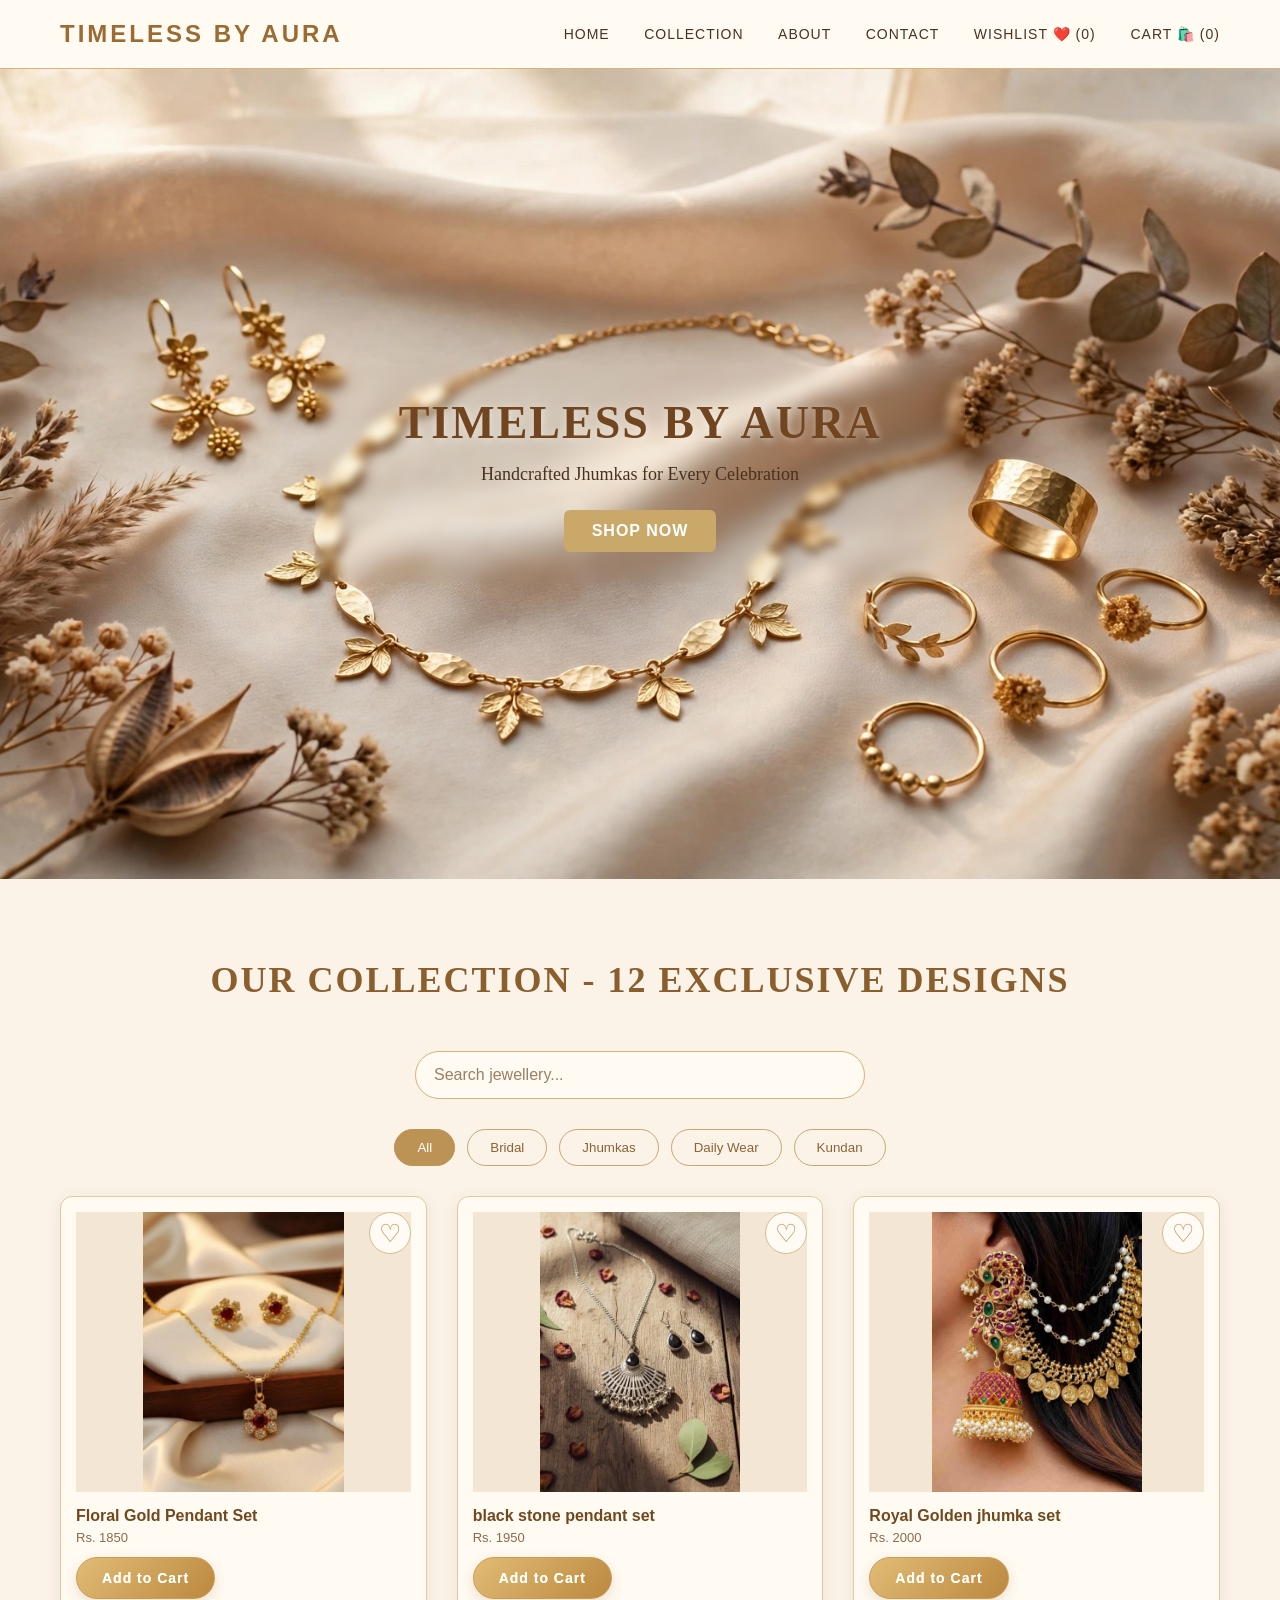
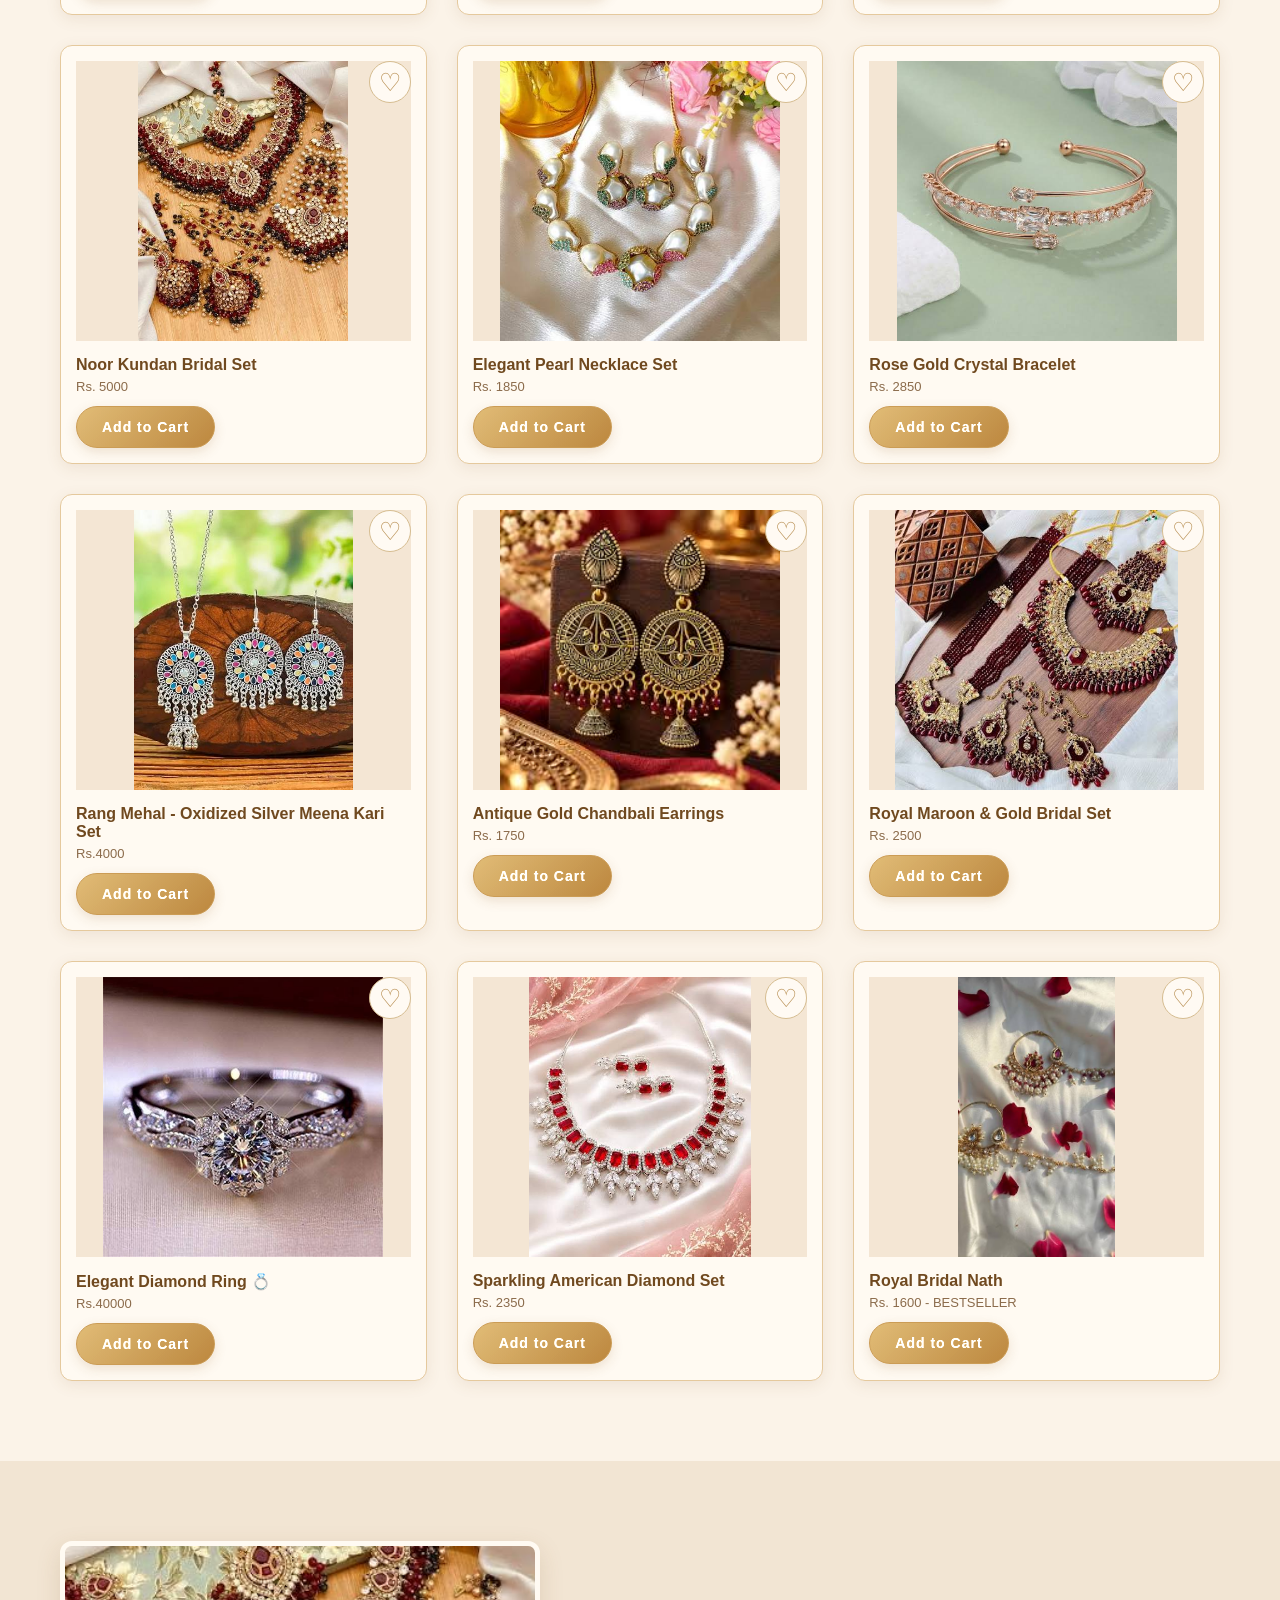
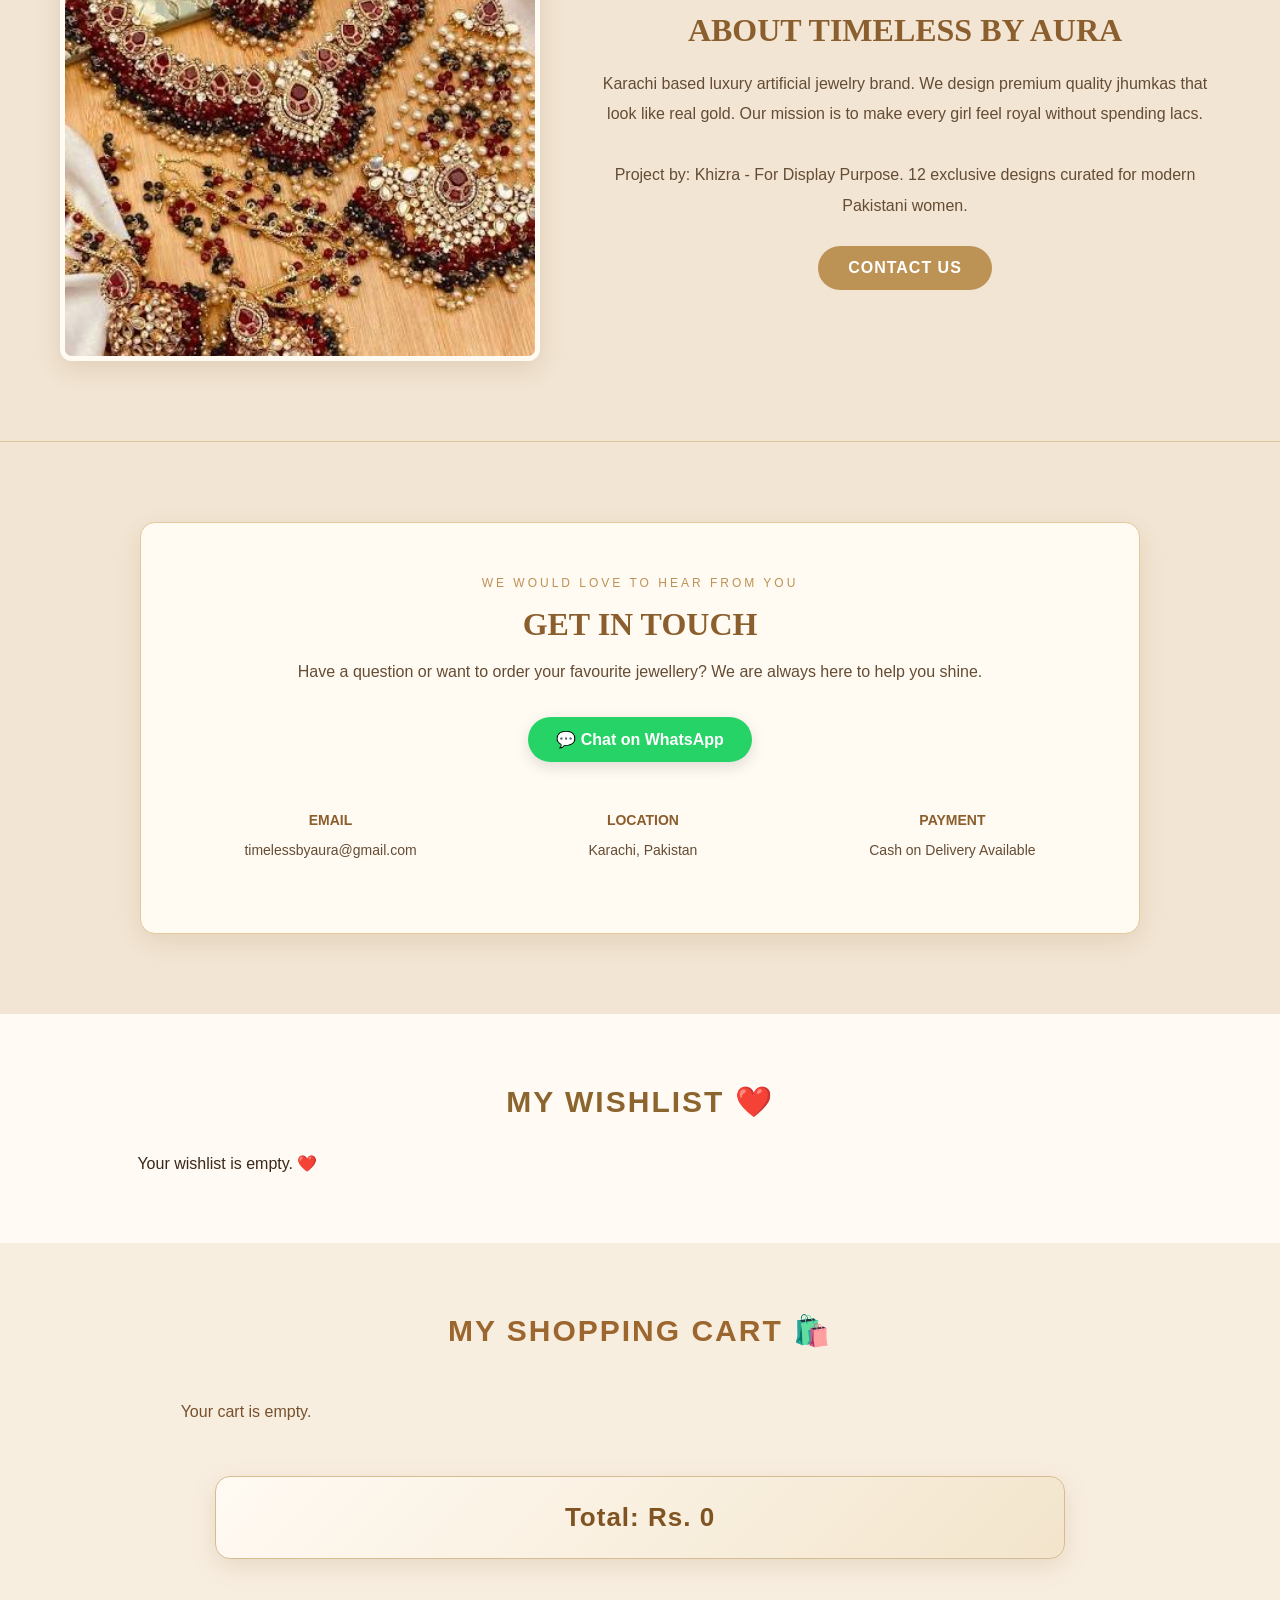
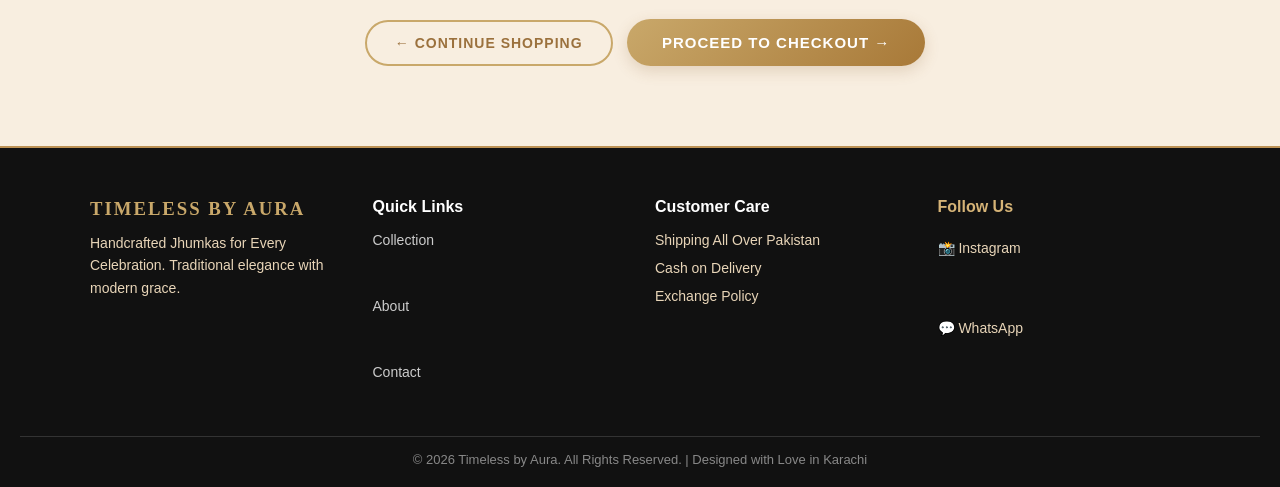
==== commit 15cceb5d: "Update index.html" ====
--- a/index.html
+++ b/index.html
@@ -43,7 +43,7 @@
 
   </div>
   <div class="hero-content" style="position:absolute; top:50%; left:50%; transform:translate(-50%,-50%); text-align:center; color:#49311f; background:transparent; padding:30px; border-radius:12px; z-index:2;">
-    <h1>TIMELESS BEAUTY</h1>
+    <h1>TIMELESS BY AURA</h1>
     <p>Handcrafted Jhumkas for Every Celebration</p>
 <a href="#collection" target="_self" class="btn" style="background:#c9a86a; color:white; padding:12px 28px; text-decoration:none; border-radius:6px;">SHOP NOW</a>
   </div>
@@ -294,7 +294,7 @@
 
         <br>
 
-        <a href="https://wa.me/9231123412242"
+        <a href="https://wa.me/"
            target="_blank"
            style="color:#e8d5b8; text-decoration:none;">
            💬 WhatsApp
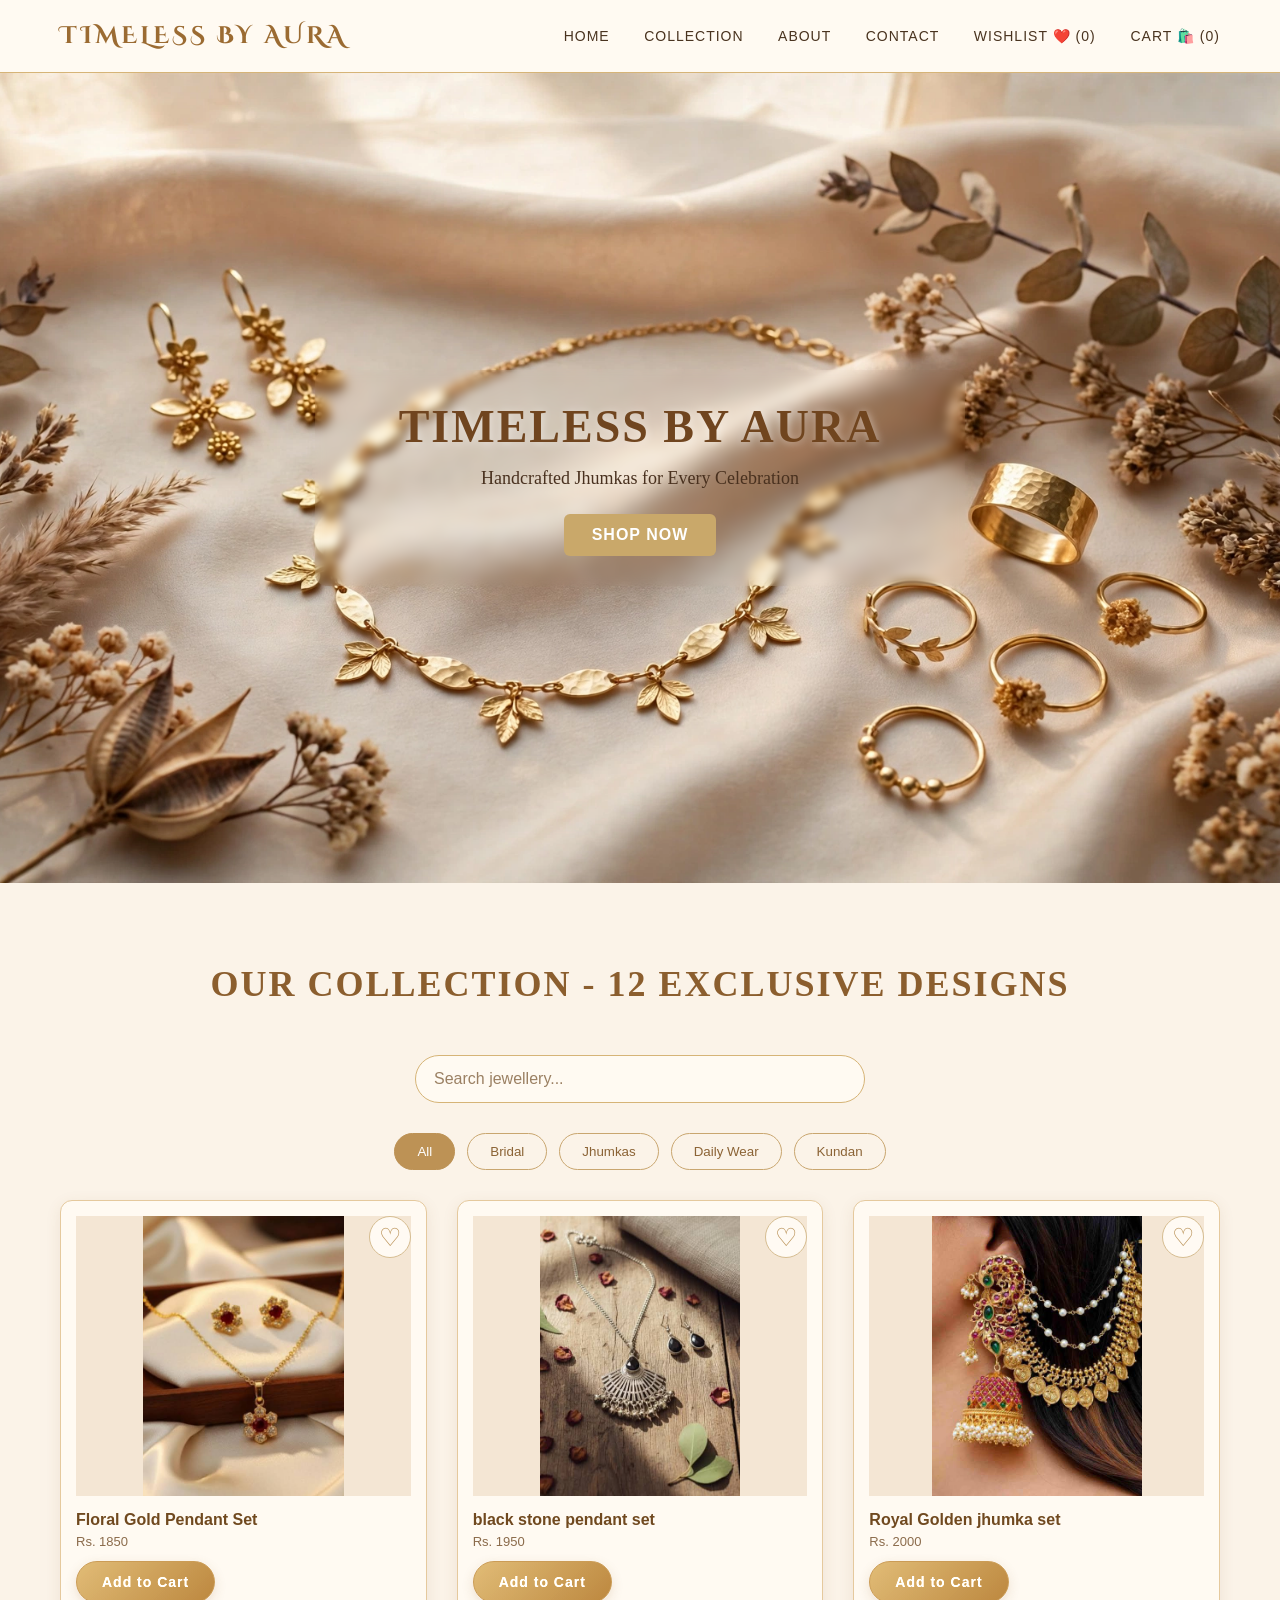
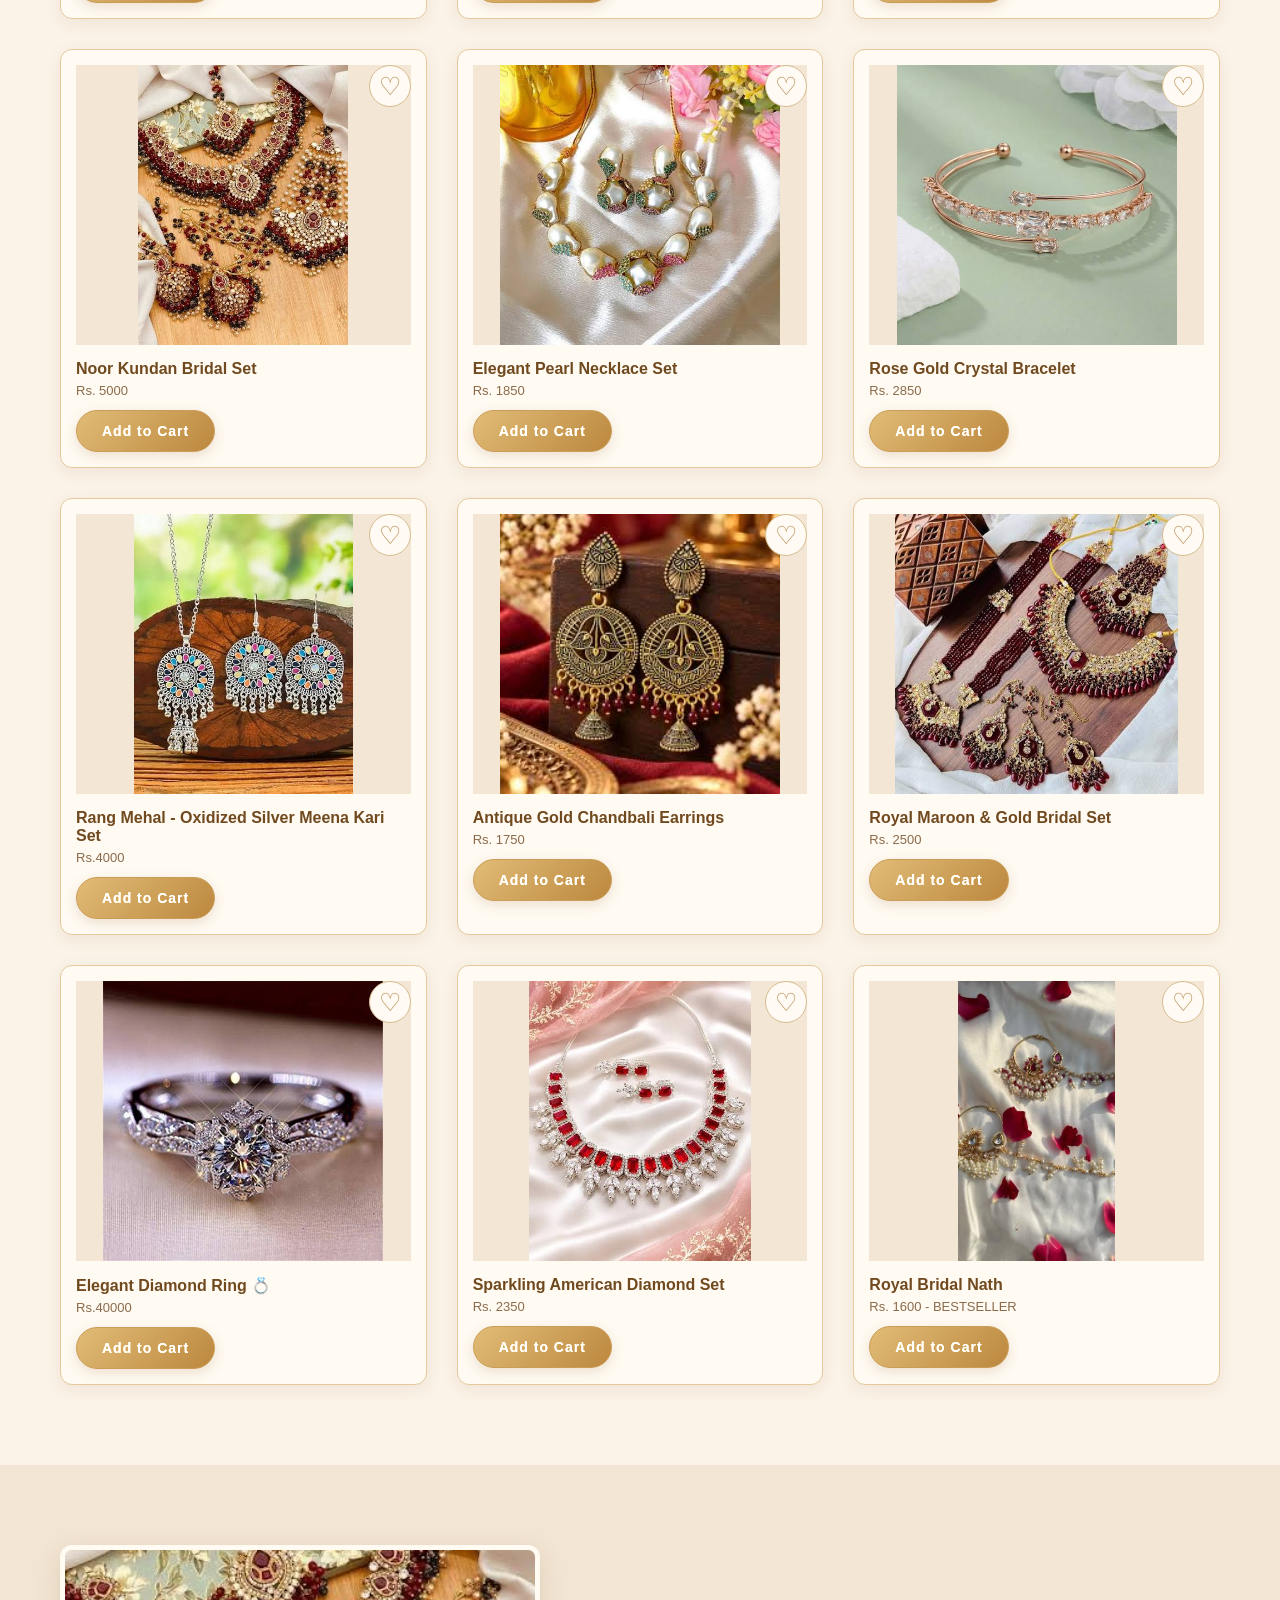
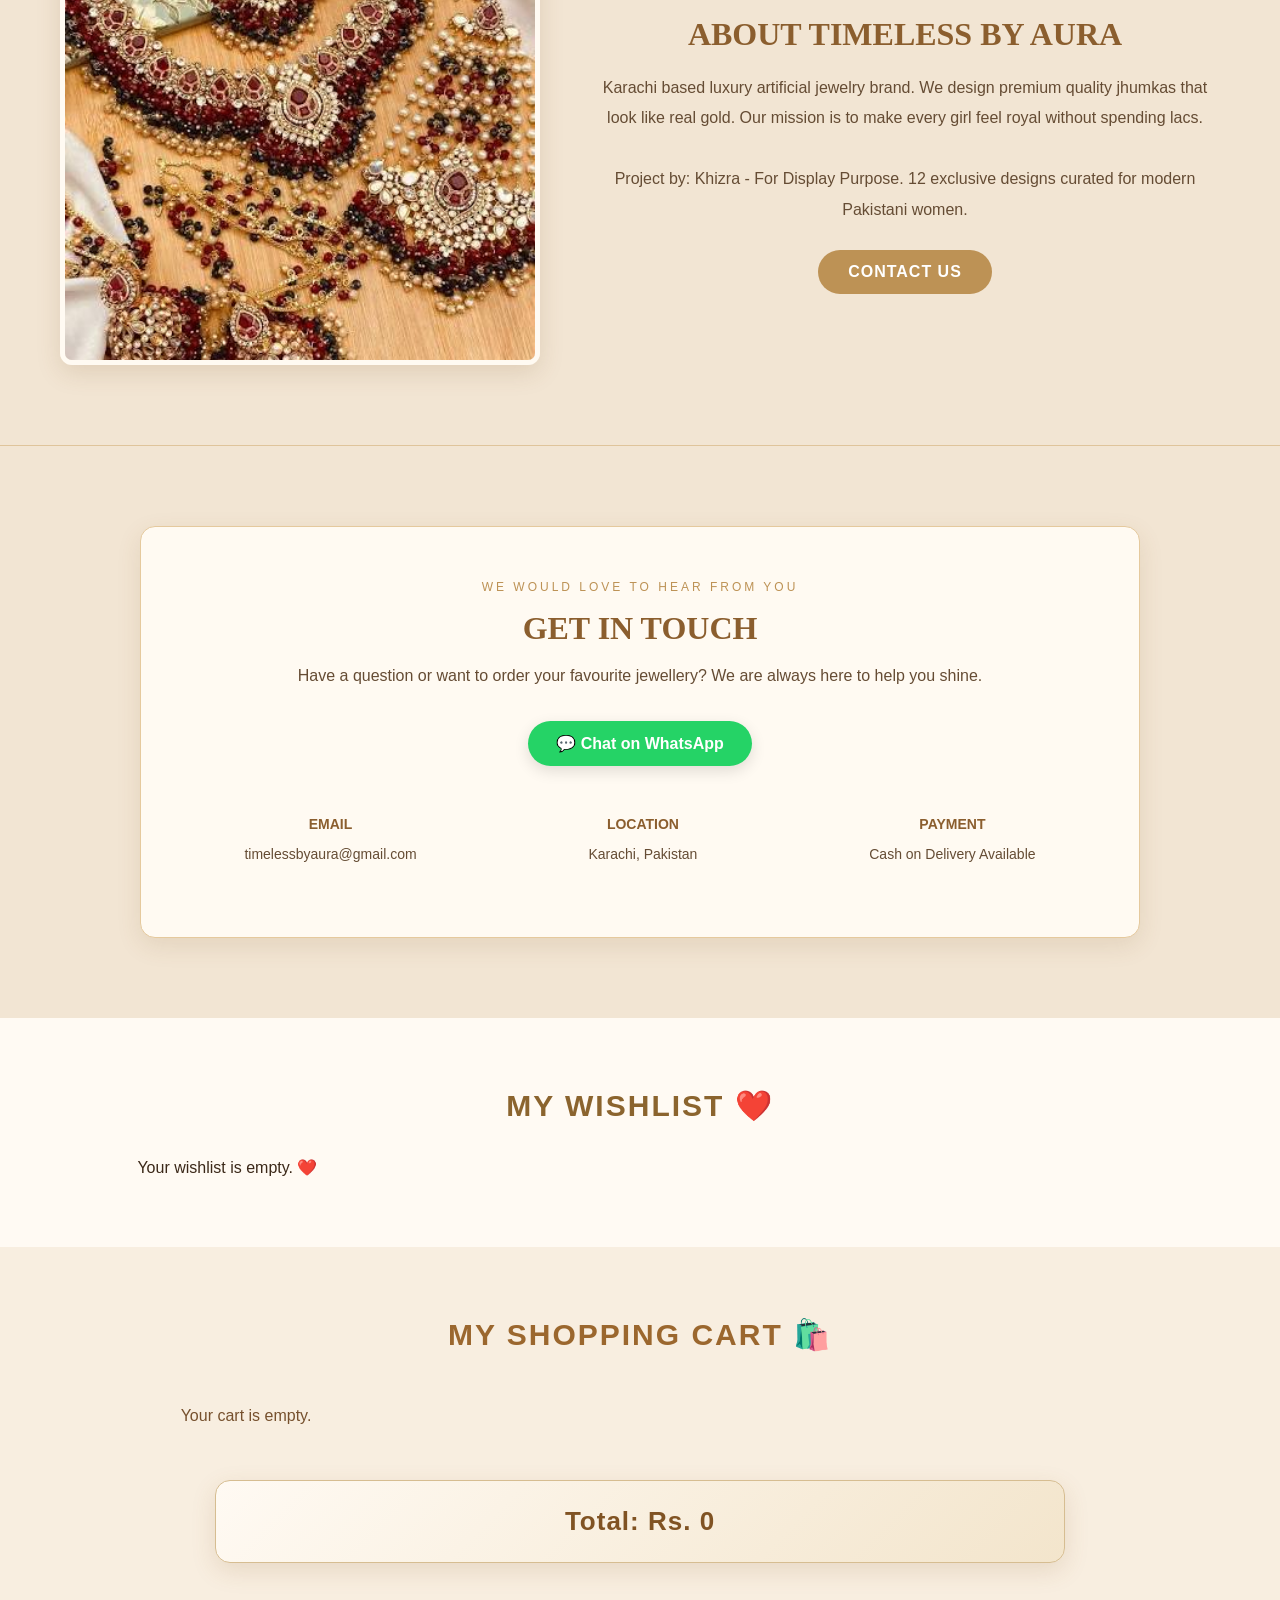
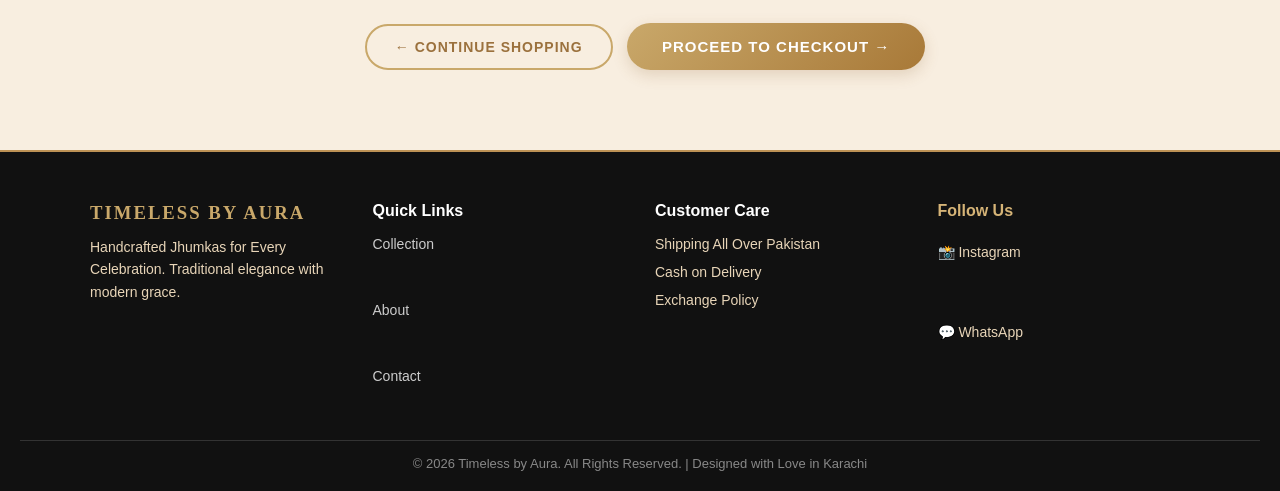
==== commit 7a876e90: "Update index.html" ====
--- a/index.html
+++ b/index.html
@@ -4,6 +4,8 @@
 <meta charset="UTF-8">
 <meta name="viewport" content="width=device-width, initial-scale=1.0">
 <link rel="stylesheet" href="style.css">
+    <link href="https://fonts.googleapis.com/css2?family=Cinzel+Decorative:wght@700&display=swap" rel="stylesheet">
+    <style> .logo{ font-family:'Cinzel Decorative','Algerian',serif !important; } </style>
 </head>
 <body>
 <header>
@@ -294,7 +296,7 @@
 
         <br>
 
-        <a href="https://wa.me/"
+        <a href="https://wa.me/?text=Salam%21%20Mujhy%20Timeless%20By%20Aura%20se%20order%20karna%20hai"
            target="_blank"
            style="color:#e8d5b8; text-decoration:none;">
            💬 WhatsApp
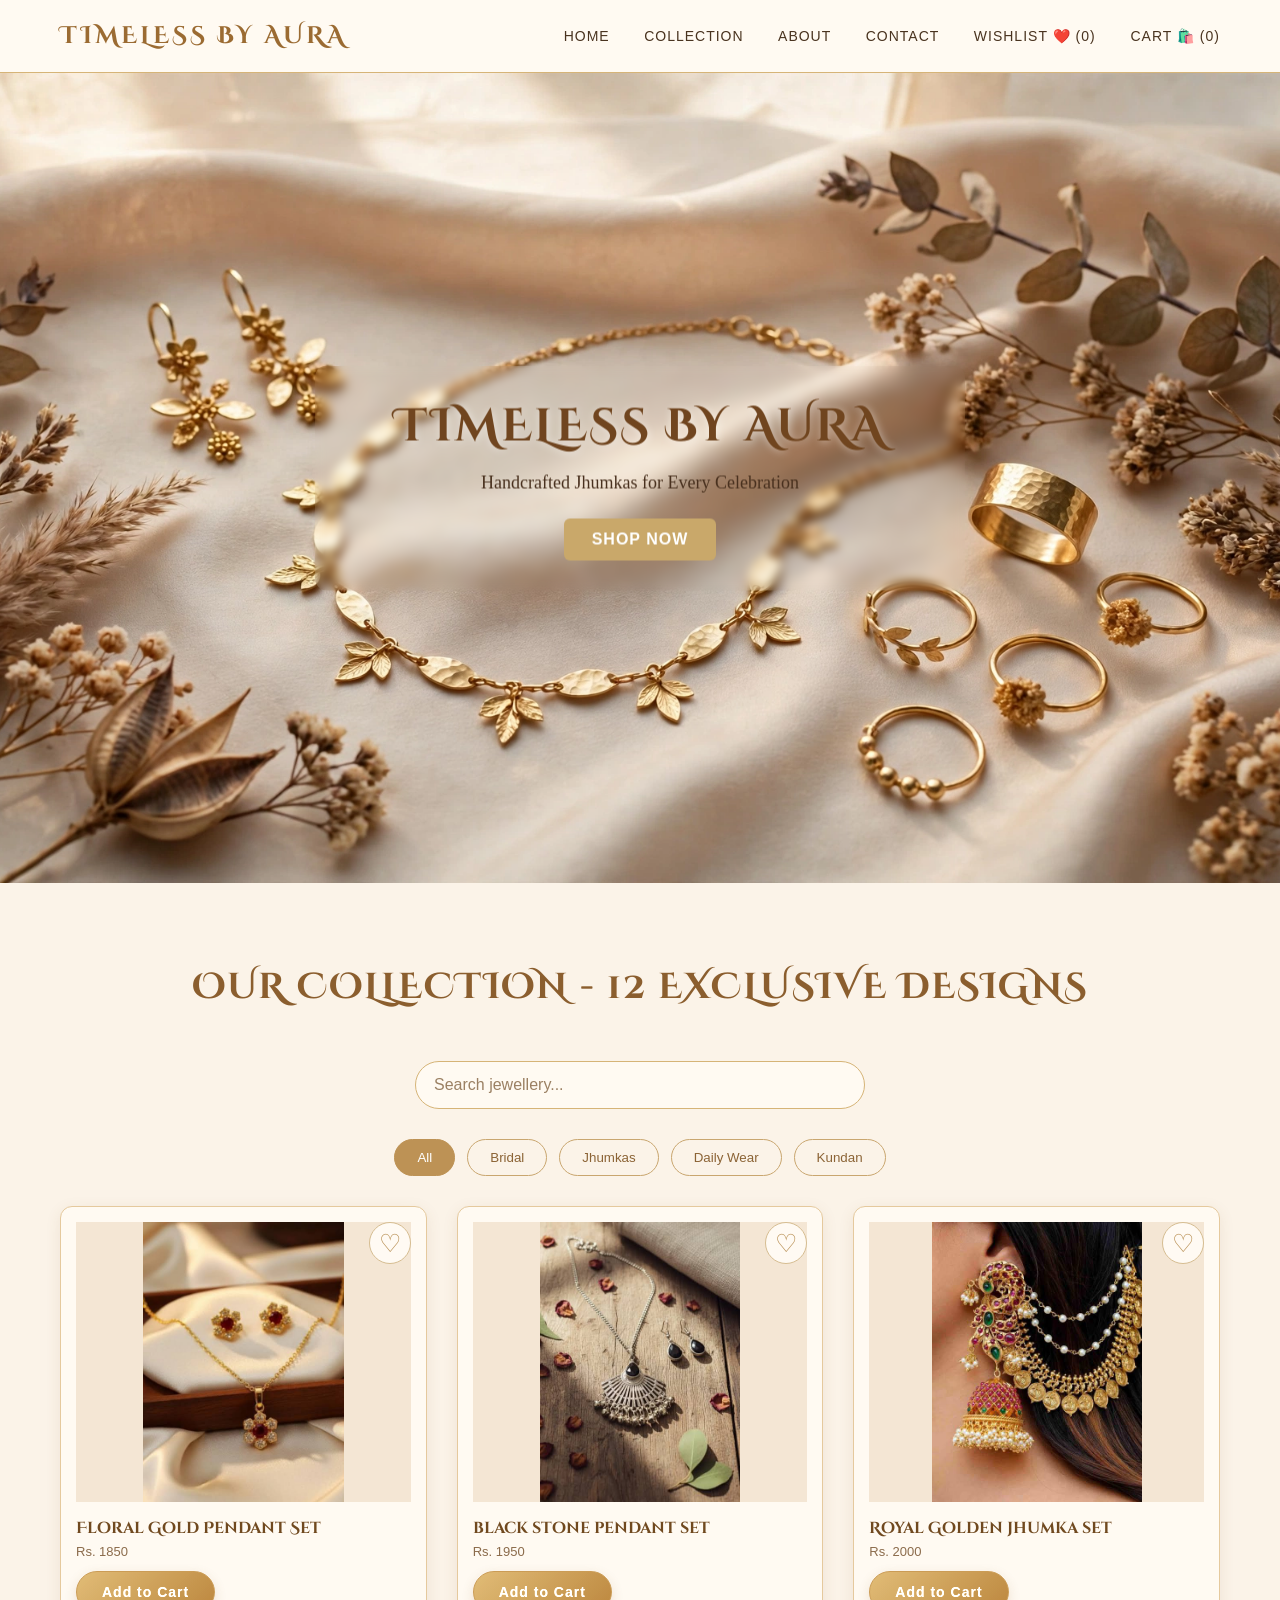
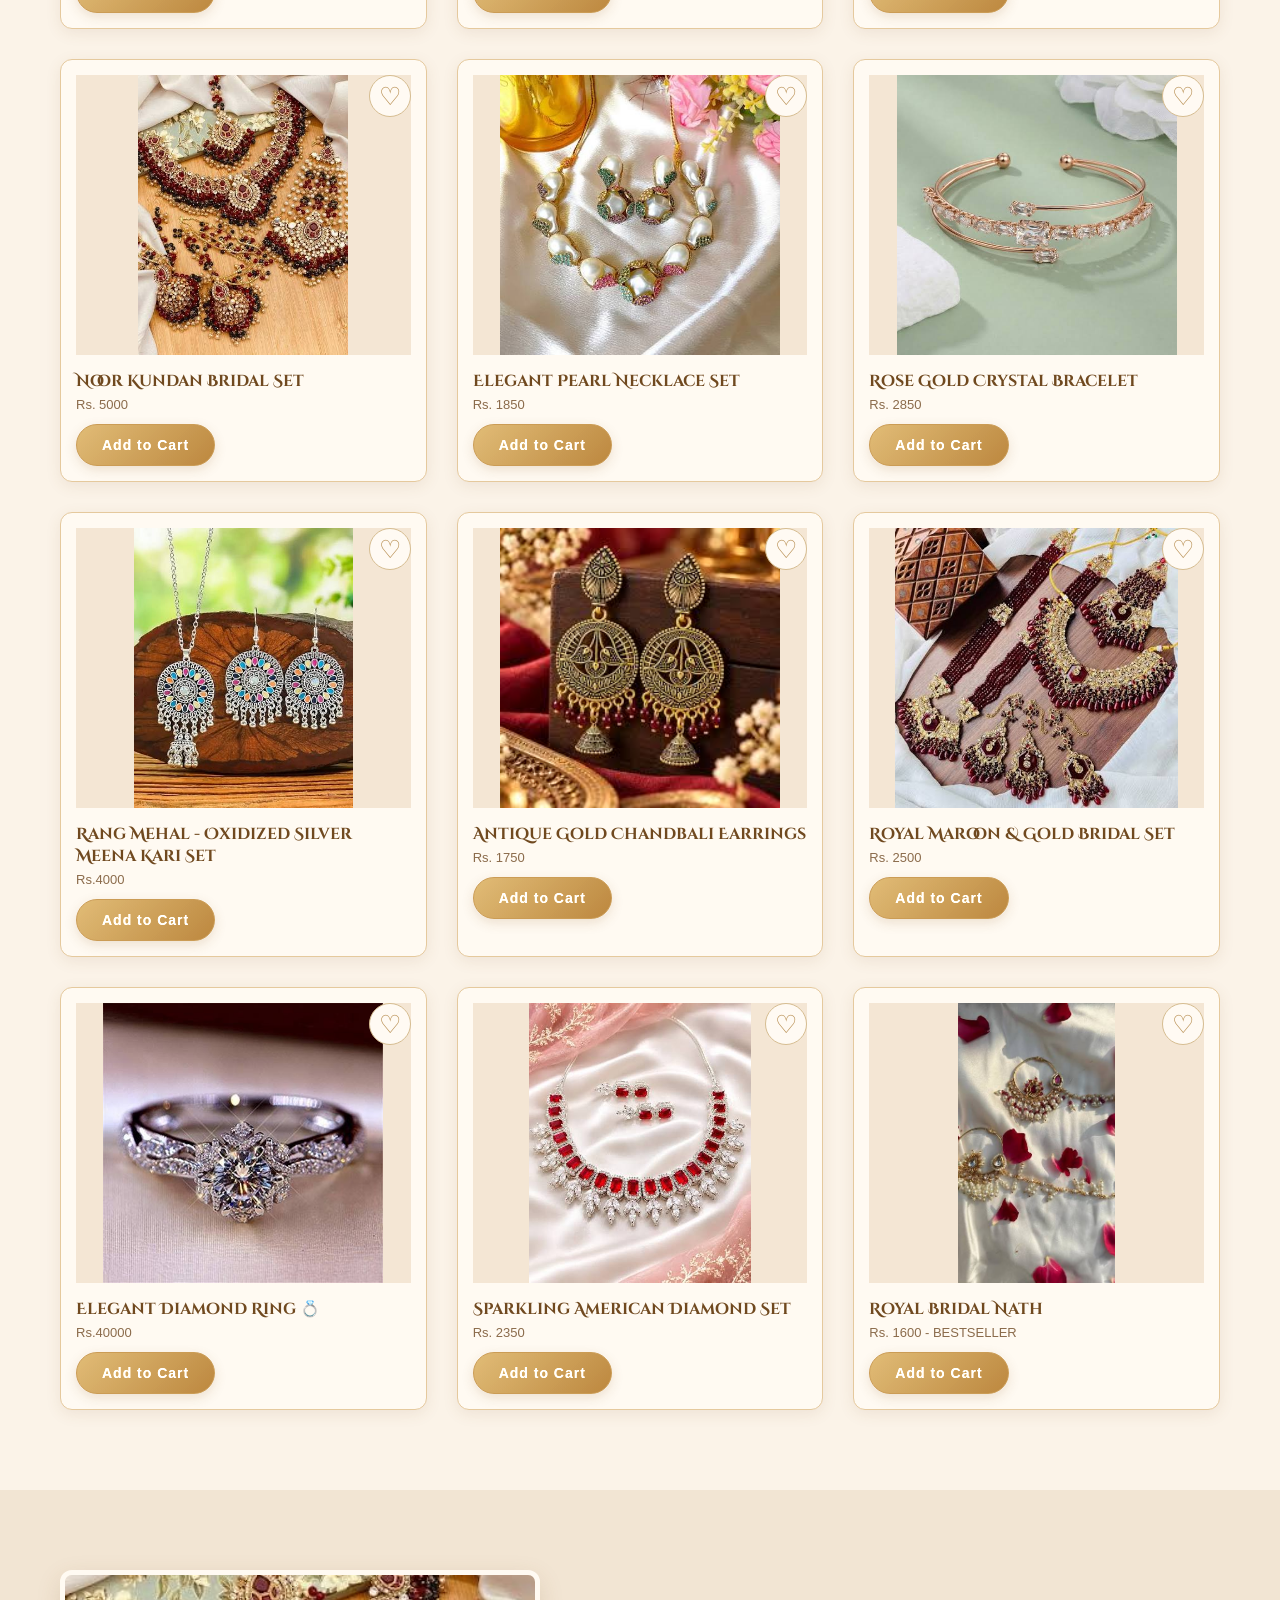
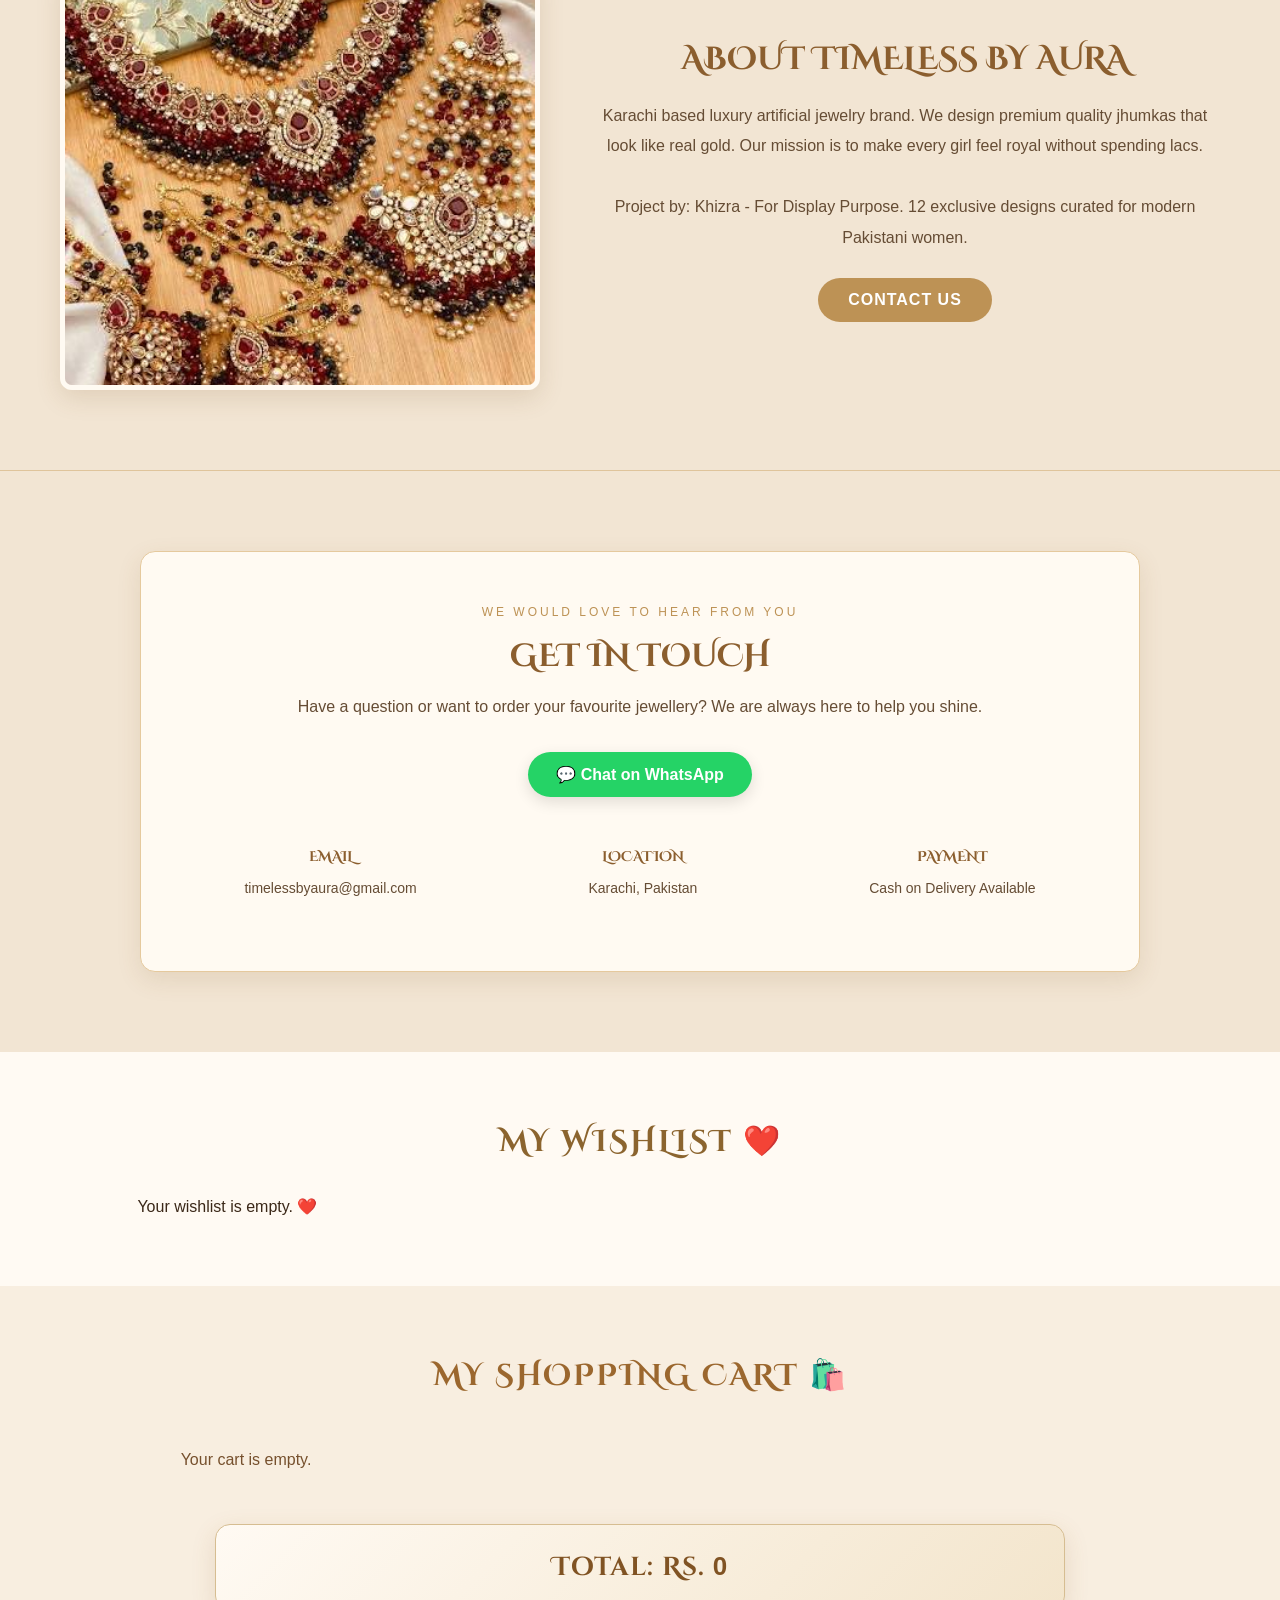
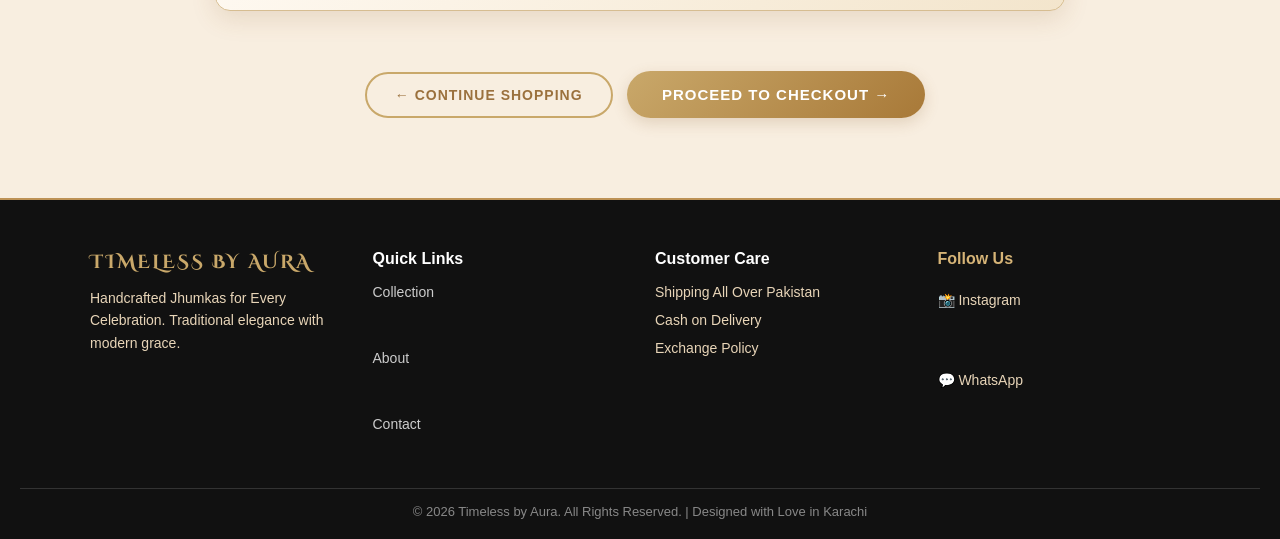
==== commit 4f411dab: "Update index.html" ====
--- a/index.html
+++ b/index.html
@@ -5,7 +5,7 @@
 <meta name="viewport" content="width=device-width, initial-scale=1.0">
 <link rel="stylesheet" href="style.css">
     <link href="https://fonts.googleapis.com/css2?family=Cinzel+Decorative:wght@700&display=swap" rel="stylesheet">
-    <style> .logo{ font-family:'Cinzel Decorative','Algerian',serif !important; } </style>
+    <style> .logo, h1, h2, h3, .section-title { font-family:'Cinzel Decorative','Algerian',serif !important; } </style>
 </head>
 <body>
 <header>
